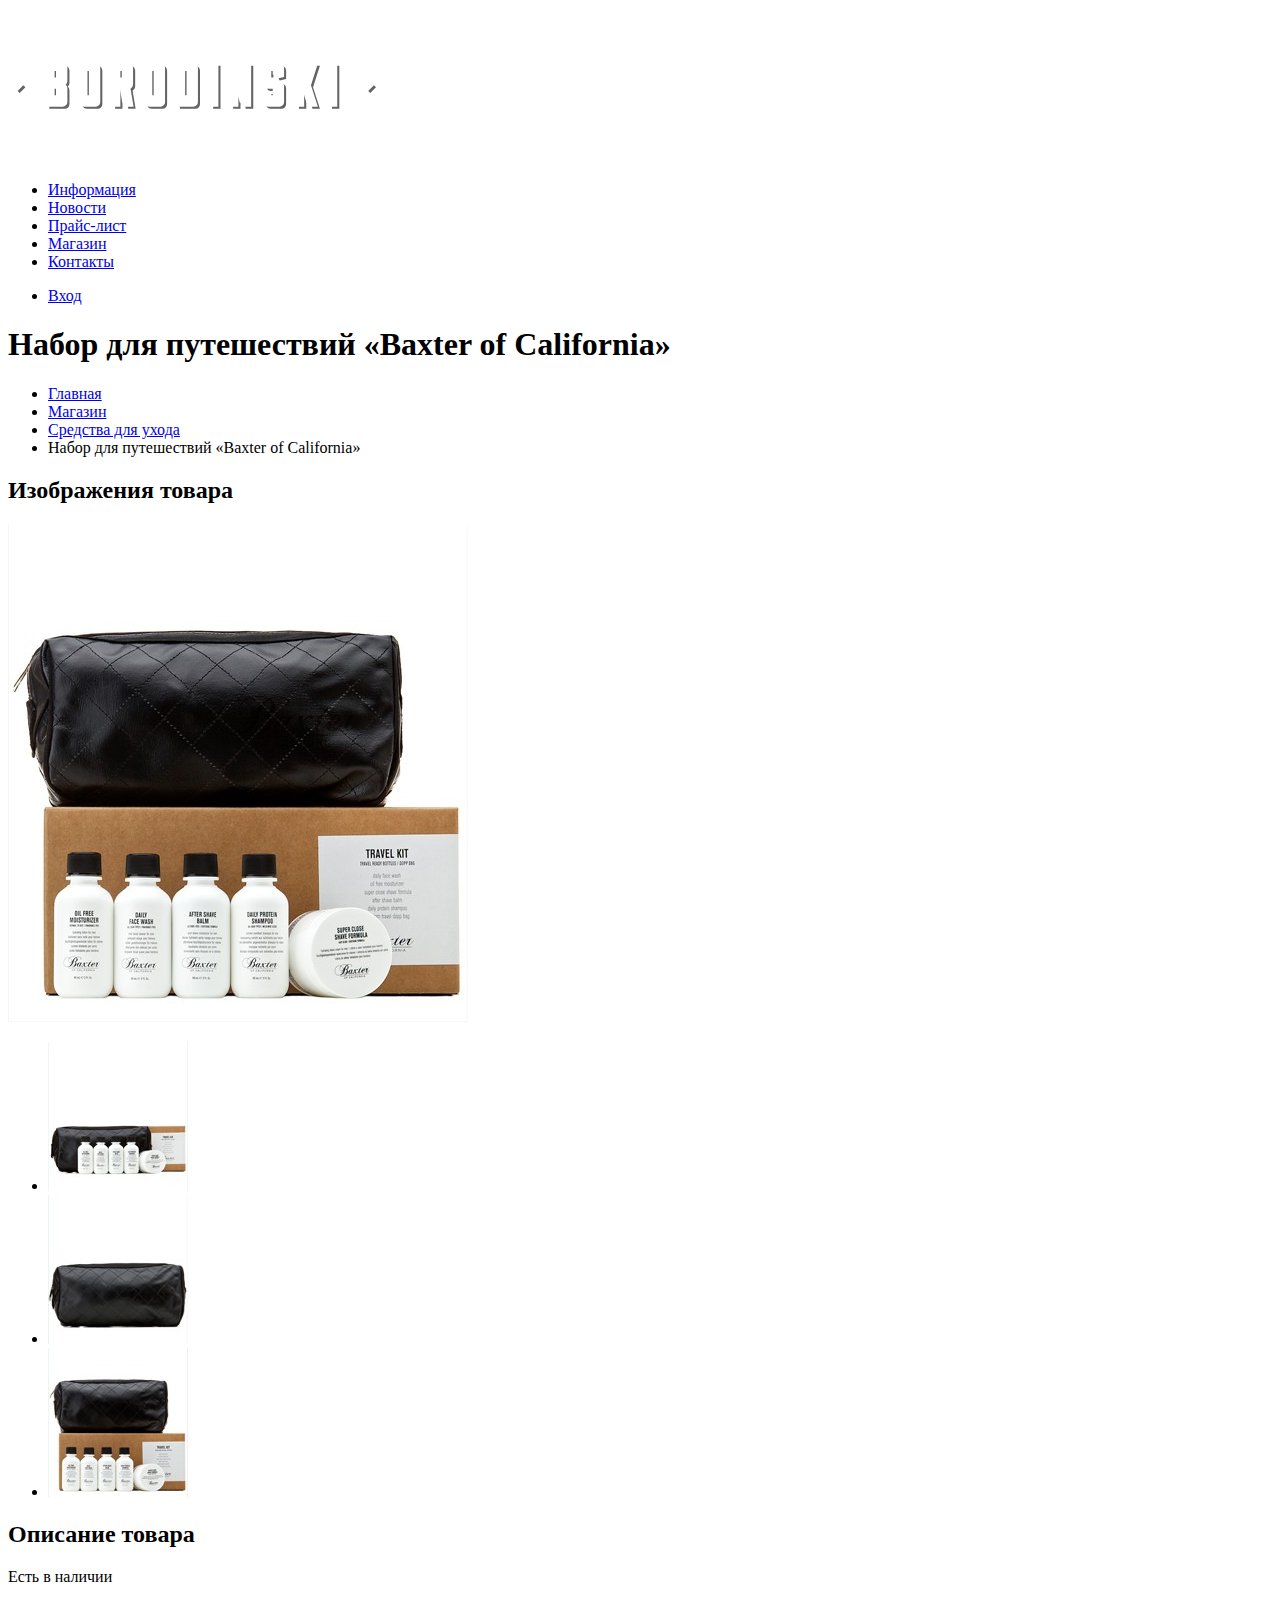
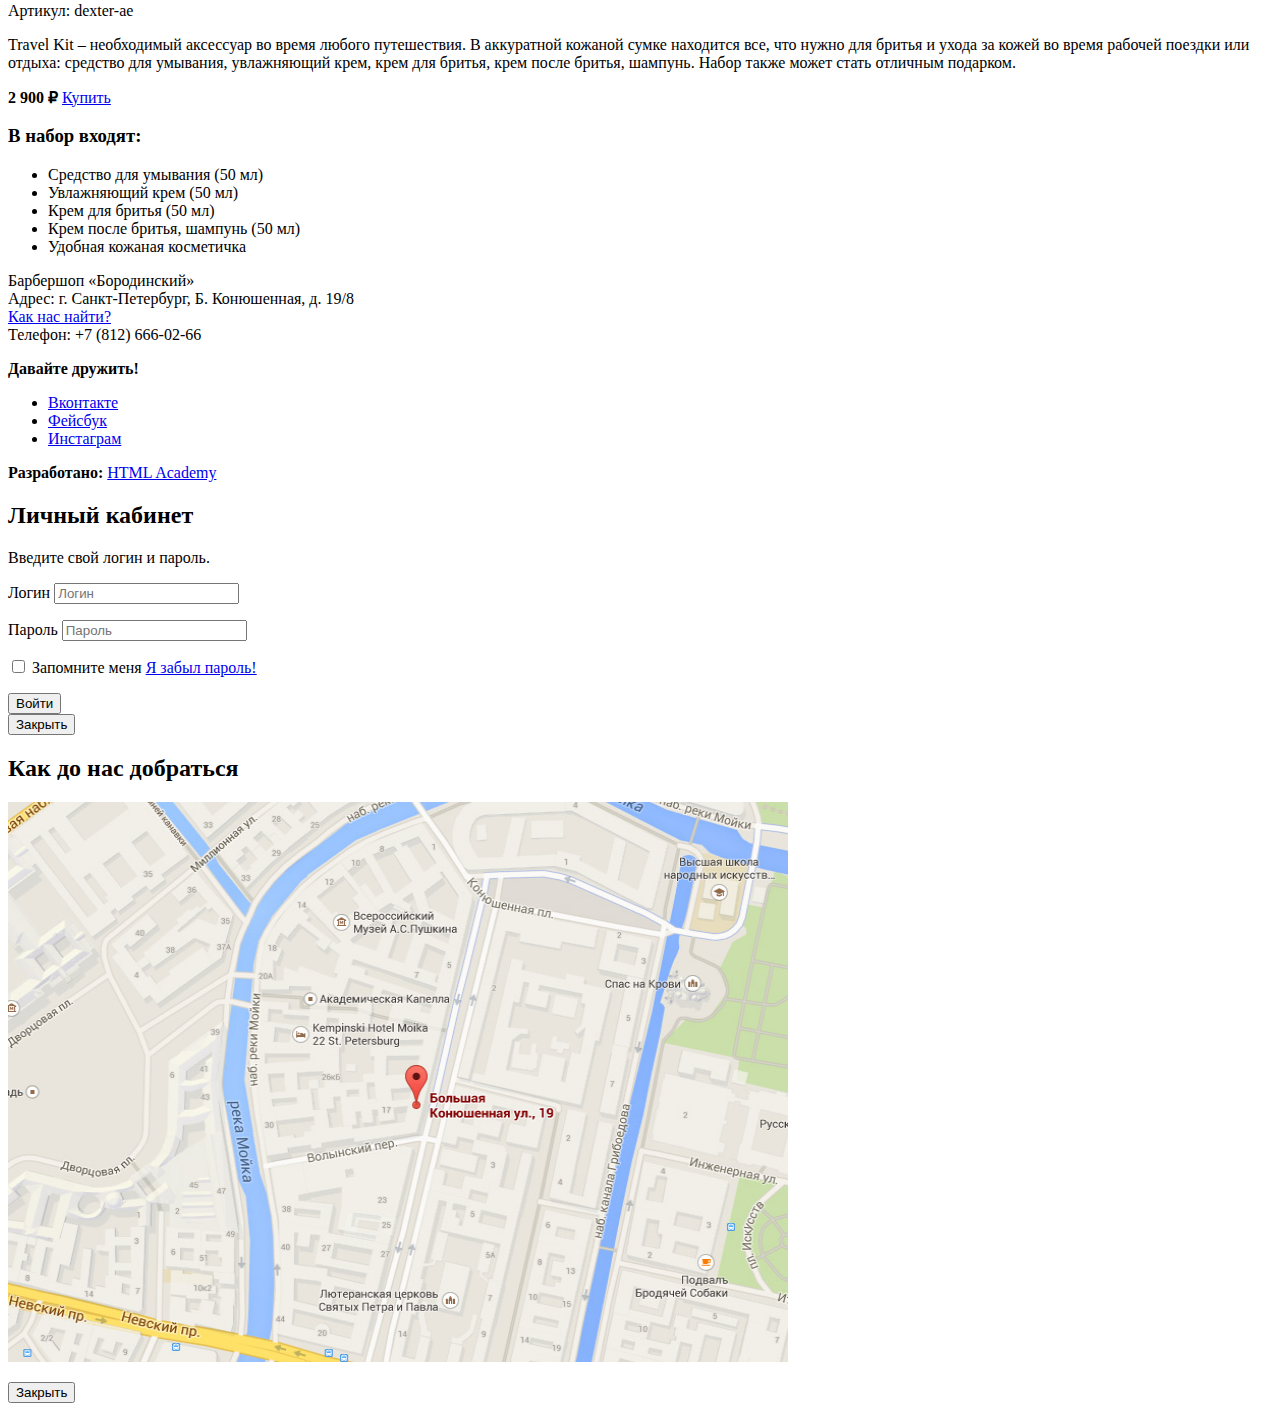
==== catalog-item.html @ bc34dd8f "catalog-item.html: изменена разметка общих блоков - шапка и подвал сайта" ====
<!DOCTYPE html>
<html lang="ru">
  <head>
    <meta charset="utf-8">
    <title>HTML Academy: Барбершоп</title>
  </head>

  <body>
    <header class="main-header">
      <nav class="main-navigation">
        <a class="main-header-logo">
          <img src="img/index-logo.svg" width="368" height="153" alt="Логотип барбершопа «Бородинский»">
        </a>
        <ul class="site-navigation">
          <li><a href="info.html">Информация</a></li>
          <li><a href="news.html">Новости</a></li>
          <li><a href="price.html">Прайс-лист</a></li>
          <li><a href="catalog.html">Магазин</a></li>
          <li><a href="contacts.html">Контакты</a></li>
        </ul>
        <ul class="user-navigation">
          <li><a class="login-link" href="login.html">Вход</a></li>
        </ul>
      </nav>
    </header>

    <main class="container">
      <h1 class="page-title">Набор для путешествий «Baxter of California»</h1>

      <ul class="breadcrumbs">
        <li><a href="index.html">Главная</a></li>
        <li><a href="#">Магазин</a></li>
        <li><a href="#">Средства для ухода</a></li>
        <li class="breadcrumbs-current">Набор для путешествий «Baxter of California»</li>
      </ul>

      <section class="product-photos">
        <h2 class="visually-hidden">Изображения товара</h2>
        <p class="product-photo-full">
          <img src="img/product-big.jpg" width="460" height="498" alt="Фото всего набора">
        </p>
        <ul class="product-photo-preview">
          <li><img src="img/product-small-1.jpg" width="140" height="149" alt="Фото в анфас"></li>
          <li><img src="img/product-small-2.jpg" width="140" height="149" alt="Фото в профиль"></li>
          <li><img src="img/product-small-3.jpg" width="140" height="149" alt="Фото отдельной части"></li>
        </ul>
      </section>

      <section class="product-info">
        <h2 class="visually-hidden">Описание товара</h2>
        <p class="product-availability">Есть в наличии</p>
        <p class="product-article">Артикул: dexter-ae</p>
        <p class="product-text">Travel Kit – необходимый аксессуар во время любого путешествия. В аккуратной кожаной сумке находится все, что нужно для бритья и ухода за кожей во время рабочей поездки или отдыха: средство для умывания, увлажняющий крем, крем для бритья, крем после бритья, шампунь. Набор также может стать отличным подарком.</p>
        <p class="product-price">
          <b>2 900 ₽</b>
          <a class="button" href="#">Купить</a>
        </p>
        <h3>В набор входят:</h3>
        <ul>
          <li>Средство для умывания (50 мл)</li>
          <li>Увлажняющий крем (50 мл)</li>
          <li>Крем для бритья (50 мл)</li>
          <li>Крем после бритья, шампунь (50 мл)</li>
          <li>Удобная кожаная косметичка</li>
        </ul>
      </section>
    </main>

    <footer class="main-footer">
      <p class="footer-contacts">
        Барбершоп «Бородинский»<br>
        Адрес: г. Санкт-Петербург, Б. Конюшенная, д. 19/8<br>
        <a href="map.html">Как нас найти?</a><br>
        Телефон: +7 (812) 666-02-66
      </p>
      <div class="footer-social">
        <b>Давайте дружить!</b>
        <ul>
          <li><a class="social-button" href="#">Вконтакте</a></li>
          <li><a class="social-button" href="#">Фейсбук</a></li>
          <li><a class="social-button" href="#">Инстаграм</a></li>
        </ul>
      </div>
      <p class="footer-copyright">
        <b>Разработано:</b> <a class="button" href="https://htmlacademy.ru">HTML Academy</a>
      </p>
    </footer>

    <section class="modal modal-login">
      <h2>Личный кабинет</h2>
      <p>Введите свой логин и пароль.</p>
      <form class="login-form" action="https://echo.htmlacademy.ru" method="post">
        <p>
          <label class="visually-hidden" for="user-login">Логин</label>
          <input class="login-icon-user" id="user-login" type="text" name="login" placeholder="Логин">
        </p>
        <p>
          <label class="visually-hidden" for="user-password">Пароль</label>
          <input class="login-icon-password" id="user-password" type="password" name="password" placeholder="Пароль">
        </p>
        <p class="login-password-info">
          <label class="login-checkbox">
            <input type="checkbox" name="remember">
            Запомните меня
          </label>
          <a class="restore" href="#">Я забыл пароль!</a>
        </p>
        <button class="button" type="submit">Войти</button>
      </form>
      <button class="modal-close" type="button">Закрыть</button>
    </section>

    <section class="modal modal-map">
      <h2 class="visually-hidden">Как до нас добраться</h2>
      <p>
        <img src="img/map.jpg" width="780" height="560" alt="Офис компании находится по адресу: город Санкт-Петербург, улица Большая Конюшенная, дом 19 дробь 8">
      </p>
      <button class="modal-close" type="button">Закрыть</button>
    </section>

  </body>
</html>
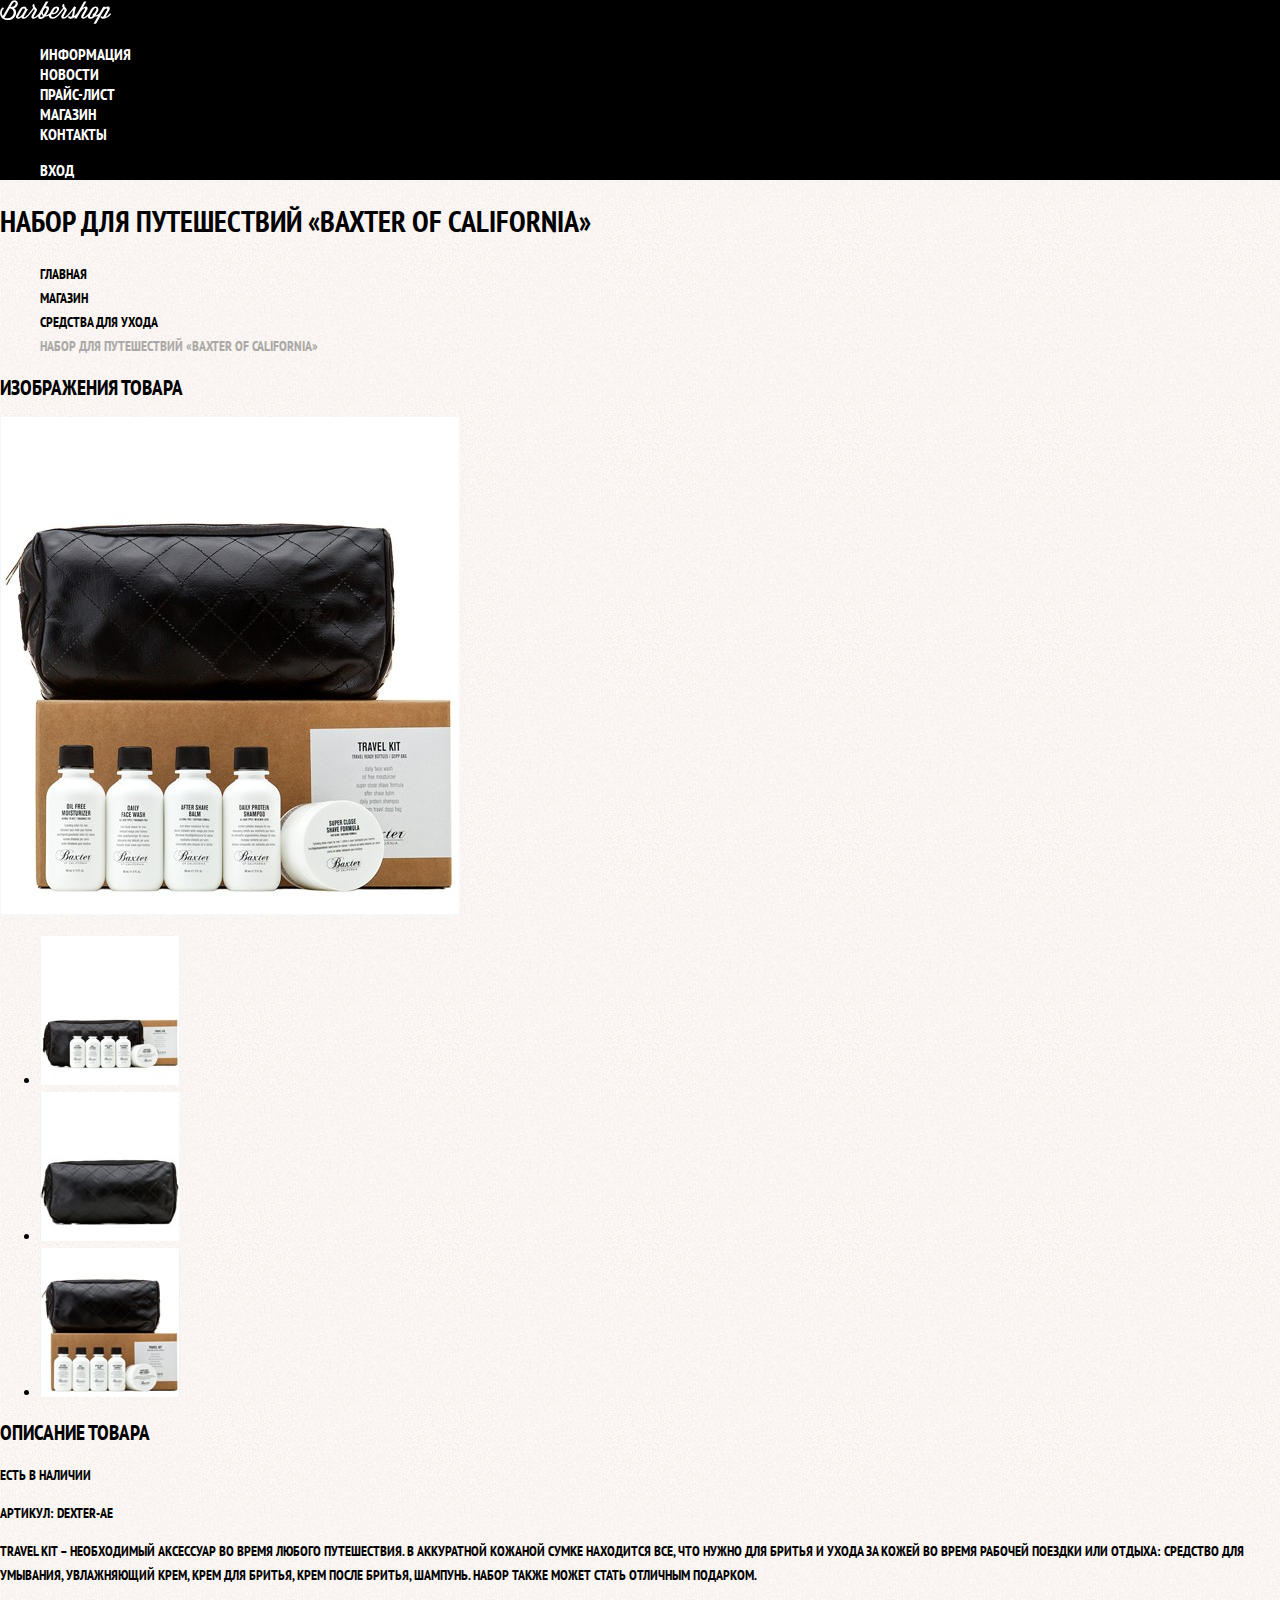
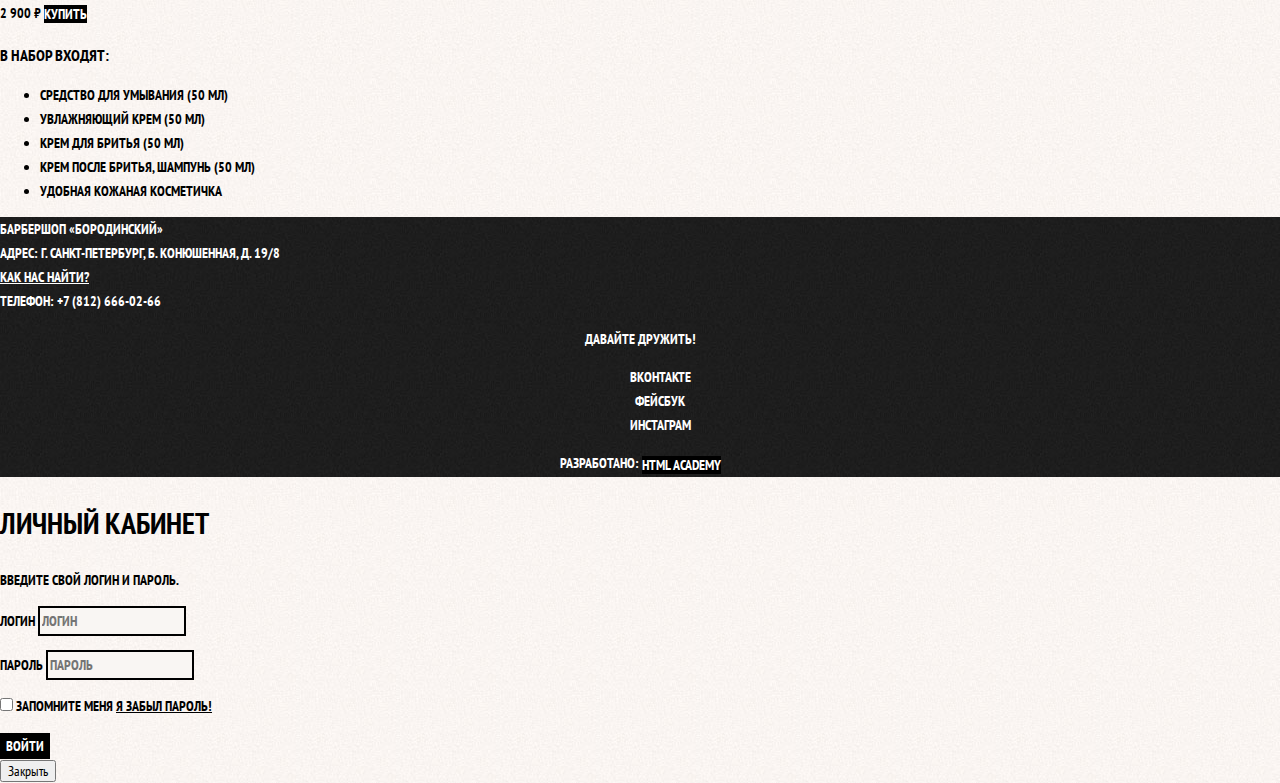
==== commit 7bee5c05: "catalog-item.html: разметка страницы с учетом доступности" ====
--- a/catalog-item.html
+++ b/catalog-item.html
@@ -1,21 +1,24 @@
 <!DOCTYPE html>
 <html lang="ru">
   <head>
-    <meta charset="utf-8">
-    <title>HTML Academy: Барбершоп</title>
+    <meta charset="UTF-8">
+    <title>Барбершоп «Бородинский»</title>
+    <link href="https://fonts.googleapis.com/css?family=PT+Sans+Narrow:400,700&amp;subset=latin,cyrillic" rel="stylesheet">
+    <link href="css/normalize.css" rel="stylesheet">
+    <link href="css/style.css" rel="stylesheet">
   </head>
 
-  <body>
+  <body class="inner-page">
     <header class="main-header">
       <nav class="main-navigation">
-        <a class="main-header-logo">
-          <img src="img/index-logo.svg" width="368" height="153" alt="Логотип барбершопа «Бородинский»">
+        <a class="main-header-logo" href="index.html">
+          <img src="img/logo.svg" width="111" height="24" alt="Логотип барбершопа «Бородинский»">
         </a>
         <ul class="site-navigation">
           <li><a href="info.html">Информация</a></li>
           <li><a href="news.html">Новости</a></li>
           <li><a href="price.html">Прайс-лист</a></li>
-          <li><a href="catalog.html">Магазин</a></li>
+          <li class="site-navigation-current"><a href="catalog.html">Магазин</a></li>
           <li><a href="contacts.html">Контакты</a></li>
         </ul>
         <ul class="user-navigation">
@@ -26,7 +29,6 @@
 
     <main class="container">
       <h1 class="page-title">Набор для путешествий «Baxter of California»</h1>
-
       <ul class="breadcrumbs">
         <li><a href="index.html">Главная</a></li>
         <li><a href="#">Магазин</a></li>
@@ -40,16 +42,24 @@
           <img src="img/product-big.jpg" width="460" height="498" alt="Фото всего набора">
         </p>
         <ul class="product-photo-preview">
-          <li><img src="img/product-small-1.jpg" width="140" height="149" alt="Фото в анфас"></li>
-          <li><img src="img/product-small-2.jpg" width="140" height="149" alt="Фото в профиль"></li>
-          <li><img src="img/product-small-3.jpg" width="140" height="149" alt="Фото отдельной части"></li>
+          <li>
+            <img src="img/product-small-1.jpg" width="140" height="149" alt="Фото в анфас">
+          </li>
+          <li>
+            <img src="img/product-small-2.jpg" width="140" height="149" alt="Фото в профиль">
+          </li>
+          <li>
+            <img src="img/product-small-3.jpg" width="140" height="149" alt="Фото отдельной части">
+          </li>
         </ul>
       </section>
 
       <section class="product-info">
         <h2 class="visually-hidden">Описание товара</h2>
-        <p class="product-availability">Есть в наличии</p>
-        <p class="product-article">Артикул: dexter-ae</p>
+        <div class="product-description">
+          <p class="product-availability">Есть в наличии</p>
+          <p class="product-article">Артикул: dexter-ae</p>
+        </div>
         <p class="product-text">Travel Kit – необходимый аксессуар во время любого путешествия. В аккуратной кожаной сумке находится все, что нужно для бритья и ухода за кожей во время рабочей поездки или отдыха: средство для умывания, увлажняющий крем, крем для бритья, крем после бритья, шампунь. Набор также может стать отличным подарком.</p>
         <p class="product-price">
           <b>2 900 ₽</b>
@@ -100,7 +110,8 @@
         </p>
         <p class="login-password-info">
           <label class="login-checkbox">
-            <input type="checkbox" name="remember">
+            <input type="checkbox" name="remember" class="visually-hidden">
+            <span class="checkbox-indicator"></span>
             Запомните меня
           </label>
           <a class="restore" href="#">Я забыл пароль!</a>
@@ -109,14 +120,5 @@
       </form>
       <button class="modal-close" type="button">Закрыть</button>
     </section>
-
-    <section class="modal modal-map">
-      <h2 class="visually-hidden">Как до нас добраться</h2>
-      <p>
-        <img src="img/map.jpg" width="780" height="560" alt="Офис компании находится по адресу: город Санкт-Петербург, улица Большая Конюшенная, дом 19 дробь 8">
-      </p>
-      <button class="modal-close" type="button">Закрыть</button>
-    </section>
-
   </body>
 </html>
--- a/css/style.css
+++ b/css/style.css
@@ -0,0 +1,324 @@
+body {
+  margin: 0;
+  padding: 0;
+
+  font-family: "PT Sans Narrow", Arial, sans-serif;
+  font-size: 14px;
+  line-height: 24px;
+  font-weight: 700;
+  color: #ffffff;
+  text-transform: uppercase;
+
+  background-color: #000000;
+  background-image: url("../img/bg.jpg");
+  background-position: top center;
+  background-repeat: no-repeat;
+}
+
+.inner-page {
+  color: #000000;
+
+  background-color: #f9f6f3;
+  background-image: url("../img/pattern-light.jpg");
+  background-position: 0 0;
+  background-repeat: repeat;
+}
+
+a {
+  text-decoration: none;
+}
+
+.button {
+  font: inherit;
+
+  text-align: center;
+  color: #ffffff;
+  vertical-align: middle;
+  text-transform: uppercase;
+
+  background-color: #000000;
+  border: none;
+}
+
+.button:hover,
+.button:focus,
+.button:active {
+  background-color: #663d15;
+}
+
+.main-navigation {
+  font-size: 16px;
+  line-height: 20px;
+  color: #ffffff;
+
+  background-color: #000000;
+}
+
+.site-navigation,
+.user-navigation {
+  list-style: none;
+}
+
+.site-navigation a,
+.user-navigation a {
+  color: #ffffff;
+}
+
+.site-navigation a:hover,
+.site-navigation a:focus,
+.user-navigation a:hover,
+.user-navigation a:focus {
+  background-color: #242424;
+}
+
+.features-list {
+  list-style: none;
+}
+
+.feature-item {
+  text-align: center;
+}
+
+.feature-item h3 {
+  font-size: 30px;
+  line-height: 42px;
+}
+
+.index-columns {
+  color: #000000;
+
+  background-color: #f8f5f2;
+  background-image: url("../img/pattern-light.jpg");
+  background-position: 0 0;
+  background-repeat: repeat;
+}
+
+.index-columns h2 {
+  font-size: 30px;
+  line-height: 42px;
+}
+
+.news-list {
+  list-style: none;
+}
+
+.news-item time {
+  text-transform: none;
+}
+
+.gallery-content {
+  background-color: #cccccc;
+  border: 7px solid #ffffff;
+}
+
+.appointment-item input {
+  font: inherit;
+
+  background-color: transparent;
+  border: 2px solid #000000;
+}
+
+.appointment-item input:focus {
+  border-color: #663d15;
+}
+
+.page-title {
+  font-size: 30px;
+  line-height: 42px;
+}
+
+.breadcrumbs {
+  list-style: none;
+}
+
+.breadcrumbs a {
+  color: #000000;
+}
+
+.breadcrumbs a:hover,
+.breadcrumbs a:focus {
+  text-decoration: underline;
+}
+
+.breadcrumbs-current {
+  color: #aba9a7;
+}
+
+.filter fieldset {
+  border: none;
+}
+
+.filter legend {
+  font-size: 24px;
+  line-height: 30px;
+}
+
+.filter ul {
+  list-style: none;
+  line-height: 18px;
+}
+
+.filter-input:hover + label,
+.filter-input:focus + label {
+  color: #663d15;
+}
+
+.filter-input:disabled + label {
+  color: #000000;
+
+  opacity: 0.5;
+}
+
+.catalog-list {
+  list-style: none;
+}
+
+.catalog-item {
+  background-color: #f8f8f8;
+  box-shadow: 0 0 10px rgba(0, 0, 0, 0.1);
+}
+
+.catalog-item:hover {
+  box-shadow: 0 0 10px rgba(0, 0, 0, 0.2);
+}
+
+.catalog-item a {
+  color: #000000;
+}
+
+.catalog-item h3 {
+  font-size: 14px;
+  line-height: 18px;
+}
+
+.catalog-category {
+  text-transform: none;
+}
+
+.catalog-item-price b {
+  font-size: 14px;
+  line-height: 20px;
+  text-align: center;
+
+  background-color: #e5e5e5;
+}
+
+.catalog-item-price .button {
+  line-height: 20px;
+  color: #ffffff;
+}
+
+.pagination-list {
+  list-style: none;
+}
+
+.pagination-item a {
+  color: #ffffff;
+
+  background-color: #000000;
+}
+
+.pagination-item a:hover,
+.pagination-item a:focus,
+.pagination-item a:active {
+  background-color: #663d15;
+}
+
+.pagination-item-current a {
+  color: #000000;
+
+  background-color: #ffffff;
+}
+
+.pagination-item-current a:hover,
+.pagination-item-current a:focus,
+.pagination-item-current a:active {
+  color: #000000;
+
+  background-color: #ffffff;
+}
+
+.main-footer {
+  color: #ffffff;
+
+  background-color: #212121;
+  background-image: url("../img/pattern-dark.jpg");
+  background-position: 0 0;
+  background-repeat: repeat;
+}
+
+.footer-contacts a {
+  color: #ffffff;
+  text-decoration: underline;
+}
+
+.footer-contacts a:hover,
+.footer-contacts a:focus {
+  text-decoration: none;
+}
+
+.footer-social {
+  text-align: center;
+}
+
+.footer-social ul {
+  list-style: none;
+}
+
+.social-button {
+  color: #ffffff;
+}
+
+.footer-copyright {
+  text-align: center;
+}
+
+.footer-copyright .button:hover,
+.footer-copyright .button:focus {
+  color: #000000;
+
+  background-color: #ffffff;
+}
+
+.modal {
+  color: #000000;
+
+  background-color: #f8f3f0;
+  background-image: url("../img/pattern-light.jpg");
+  background-position: 0 0;
+  background-repeat: repeat;
+}
+
+.modal h2 {
+  font-size: 30px;
+  line-height: 42px;
+}
+
+.login-form input[type="text"],
+.login-form input[type="password"] {
+  font: inherit;
+  color: #000000;
+  text-transform: uppercase;
+
+  background-color: #f9f6f3;
+  border: 2px solid #000000;
+}
+
+.login-form input:focus {
+  border-color: #663d15;
+}
+
+.login-checkbox:hover,
+.login-checkbox:focus {
+  color: #663d15;
+}
+
+.restore {
+  color: #000000;
+  text-decoration: underline;
+}
+
+.restore:hover,
+.restore:focus {
+  text-decoration: none;
+}
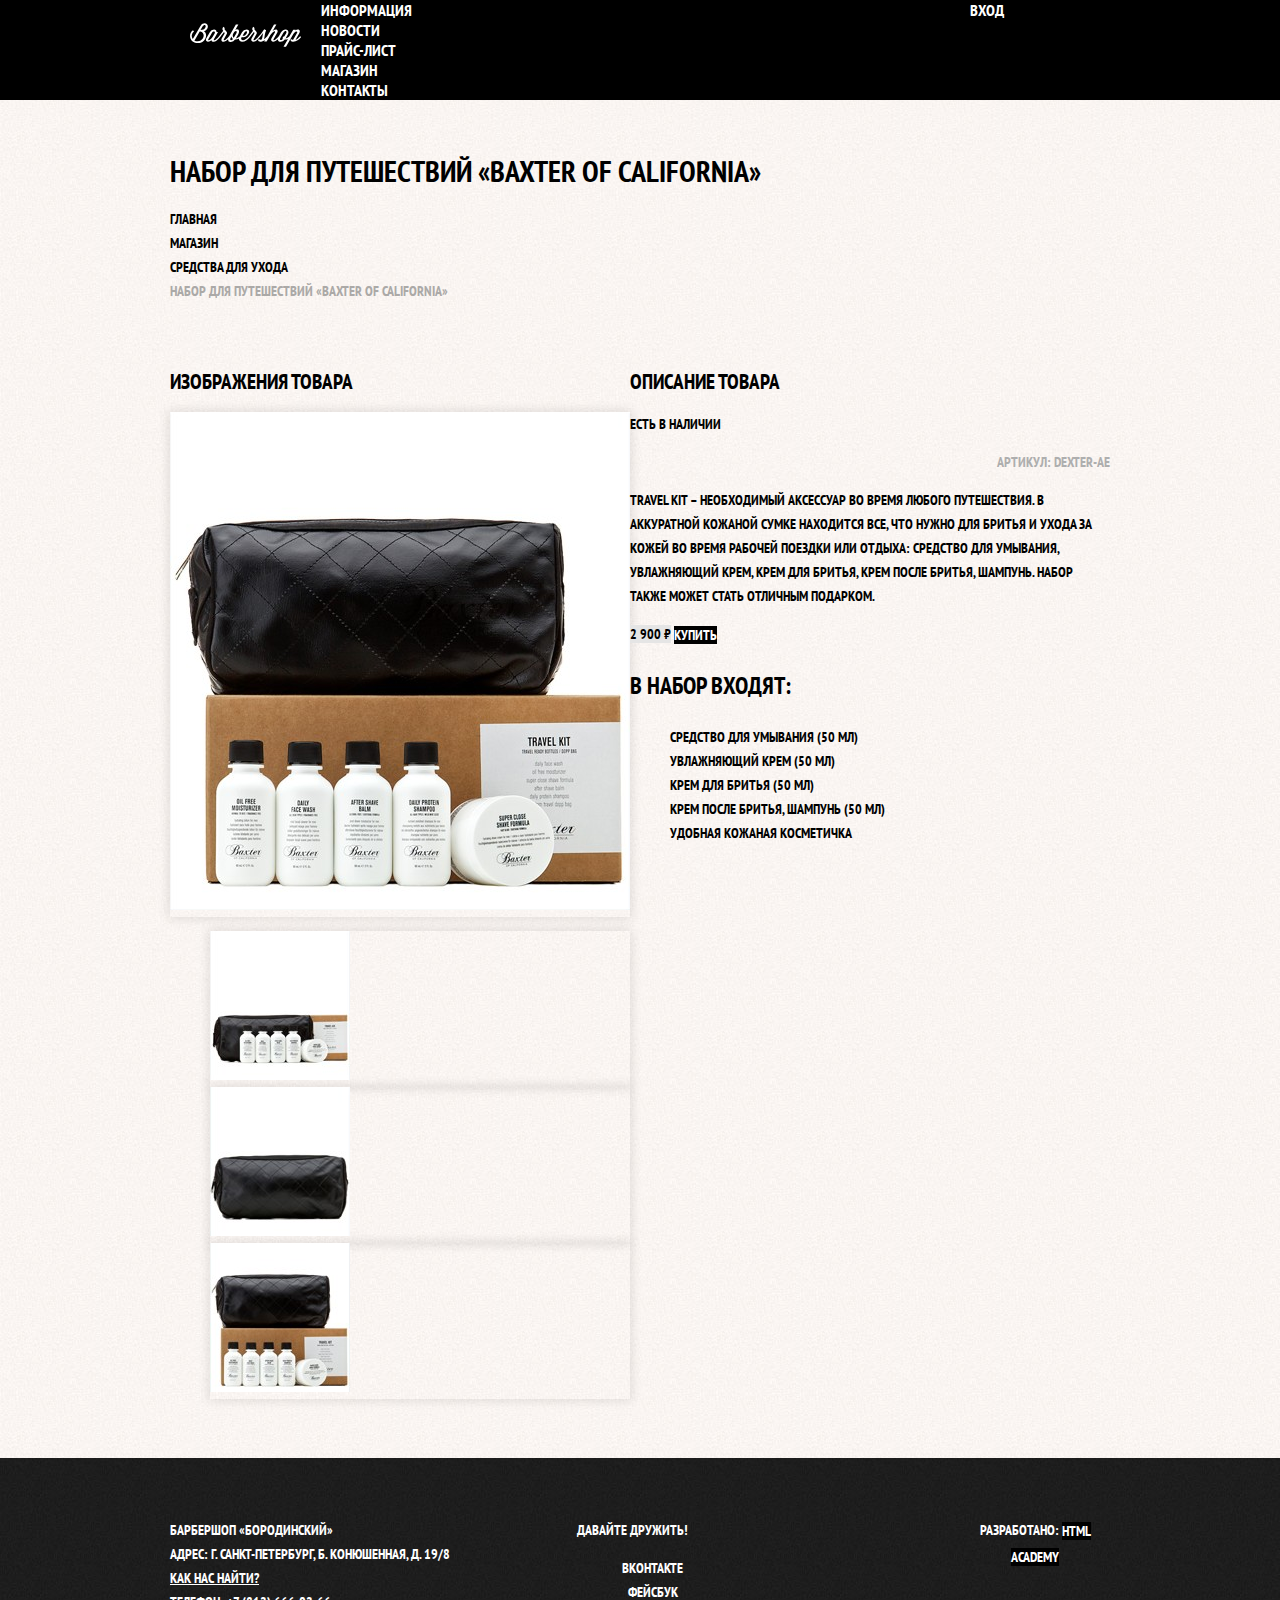
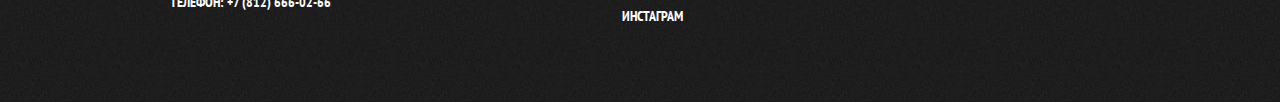
==== commit e3ce3d8f: "catalog-item.html: сделана сетка карточки товара" ====
--- a/catalog-item.html
+++ b/catalog-item.html
@@ -10,7 +10,7 @@
 
   <body class="inner-page">
     <header class="main-header">
-      <nav class="main-navigation">
+      <nav class="main-navigation container">
         <a class="main-header-logo" href="index.html">
           <img src="img/logo.svg" width="111" height="24" alt="Логотип барбершопа «Бородинский»">
         </a>
@@ -36,89 +36,70 @@
         <li class="breadcrumbs-current">Набор для путешествий «Baxter of California»</li>
       </ul>
 
-      <section class="product-photos">
-        <h2 class="visually-hidden">Изображения товара</h2>
-        <p class="product-photo-full">
-          <img src="img/product-big.jpg" width="460" height="498" alt="Фото всего набора">
-        </p>
-        <ul class="product-photo-preview">
-          <li>
-            <img src="img/product-small-1.jpg" width="140" height="149" alt="Фото в анфас">
-          </li>
-          <li>
-            <img src="img/product-small-2.jpg" width="140" height="149" alt="Фото в профиль">
-          </li>
-          <li>
-            <img src="img/product-small-3.jpg" width="140" height="149" alt="Фото отдельной части">
-          </li>
-        </ul>
-      </section>
+      <div class="catalog-columns">
+        <section class="product-photos">
+          <h2 class="visually-hidden">Изображения товара</h2>
+          <p class="product-photo-full">
+            <img src="img/product-big.jpg" width="460" height="498" alt="Фото всего набора">
+          </p>
+          <ul class="product-photo-preview">
+            <li>
+              <img src="img/product-small-1.jpg" width="140" height="149" alt="Фото в анфас">
+            </li>
+            <li>
+              <img src="img/product-small-2.jpg" width="140" height="149" alt="Фото в профиль">
+            </li>
+            <li>
+              <img src="img/product-small-3.jpg" width="140" height="149" alt="Фото отдельной части">
+            </li>
+          </ul>
+        </section>
 
-      <section class="product-info">
-        <h2 class="visually-hidden">Описание товара</h2>
-        <div class="product-description">
-          <p class="product-availability">Есть в наличии</p>
-          <p class="product-article">Артикул: dexter-ae</p>
-        </div>
-        <p class="product-text">Travel Kit – необходимый аксессуар во время любого путешествия. В аккуратной кожаной сумке находится все, что нужно для бритья и ухода за кожей во время рабочей поездки или отдыха: средство для умывания, увлажняющий крем, крем для бритья, крем после бритья, шампунь. Набор также может стать отличным подарком.</p>
-        <p class="product-price">
-          <b>2 900 ₽</b>
-          <a class="button" href="#">Купить</a>
-        </p>
-        <h3>В набор входят:</h3>
-        <ul>
-          <li>Средство для умывания (50 мл)</li>
-          <li>Увлажняющий крем (50 мл)</li>
-          <li>Крем для бритья (50 мл)</li>
-          <li>Крем после бритья, шампунь (50 мл)</li>
-          <li>Удобная кожаная косметичка</li>
-        </ul>
-      </section>
+        <section class="product-info">
+          <h2 class="visually-hidden">Описание товара</h2>
+          <div class="product-description">
+            <p class="product-availability">Есть в наличии</p>
+            <p class="product-article">Артикул: dexter-ae</p>
+          </div>
+          <p class="product-text">Travel Kit – необходимый аксессуар во время любого путешествия. В аккуратной кожаной сумке находится все, что нужно для бритья и ухода за кожей во время рабочей поездки или отдыха: средство для умывания, увлажняющий крем, крем для бритья, крем после бритья, шампунь. Набор также может стать отличным подарком.</p>
+          <p class="product-price">
+            <b>2 900 ₽</b>
+            <a class="button" href="#">Купить</a>
+          </p>
+          <h3>В набор входят:</h3>
+          <ul>
+            <li>Средство для умывания (50 мл)</li>
+            <li>Увлажняющий крем (50 мл)</li>
+            <li>Крем для бритья (50 мл)</li>
+            <li>Крем после бритья, шампунь (50 мл)</li>
+            <li>Удобная кожаная косметичка</li>
+          </ul>
+        </section>
+      </div>
     </main>
 
     <footer class="main-footer">
-      <p class="footer-contacts">
-        Барбершоп «Бородинский»<br>
-        Адрес: г. Санкт-Петербург, Б. Конюшенная, д. 19/8<br>
-        <a href="map.html">Как нас найти?</a><br>
-        Телефон: +7 (812) 666-02-66
-      </p>
-      <div class="footer-social">
-        <b>Давайте дружить!</b>
-        <ul>
-          <li><a class="social-button" href="#">Вконтакте</a></li>
-          <li><a class="social-button" href="#">Фейсбук</a></li>
-          <li><a class="social-button" href="#">Инстаграм</a></li>
-        </ul>
+      <div class="container">
+        <p class="footer-contacts">
+          Барбершоп «Бородинский»<br>
+          Адрес: г. Санкт-Петербург, Б. Конюшенная, д. 19/8<br>
+          <a href="map.html">Как нас найти?</a><br>
+          Телефон: +7 (812) 666-02-66
+        </p>
+
+        <div class="footer-social">
+          <b>Давайте дружить!</b>
+          <ul>
+            <li><a class="social-button" href="#">Вконтакте</a></li>
+            <li><a class="social-button" href="#">Фейсбук</a></li>
+            <li><a class="social-button" href="#">Инстаграм</a></li>
+          </ul>
+        </div>
+
+        <p class="footer-copyright">
+          <b>Разработано:</b> <a class="button" href="https://htmlacademy.ru">HTML Academy</a>
+        </p>
       </div>
-      <p class="footer-copyright">
-        <b>Разработано:</b> <a class="button" href="https://htmlacademy.ru">HTML Academy</a>
-      </p>
     </footer>
-
-    <section class="modal modal-login">
-      <h2>Личный кабинет</h2>
-      <p>Введите свой логин и пароль.</p>
-      <form class="login-form" action="https://echo.htmlacademy.ru" method="post">
-        <p>
-          <label class="visually-hidden" for="user-login">Логин</label>
-          <input class="login-icon-user" id="user-login" type="text" name="login" placeholder="Логин">
-        </p>
-        <p>
-          <label class="visually-hidden" for="user-password">Пароль</label>
-          <input class="login-icon-password" id="user-password" type="password" name="password" placeholder="Пароль">
-        </p>
-        <p class="login-password-info">
-          <label class="login-checkbox">
-            <input type="checkbox" name="remember" class="visually-hidden">
-            <span class="checkbox-indicator"></span>
-            Запомните меня
-          </label>
-          <a class="restore" href="#">Я забыл пароль!</a>
-        </p>
-        <button class="button" type="submit">Войти</button>
-      </form>
-      <button class="modal-close" type="button">Закрыть</button>
-    </section>
   </body>
 </html>
--- a/css/style.css
+++ b/css/style.css
@@ -24,6 +24,16 @@
   background-repeat: repeat;
 }
 
+.main-header {
+  margin-bottom: 75px;
+}
+
+.inner-page .main-header {
+  margin-bottom: 50px;
+
+  background-color: #000000;
+}
+
 a {
   text-decoration: none;
 }
@@ -47,16 +57,67 @@
 }
 
 .main-navigation {
+  display: flex;
+  flex-direction: column;
+  align-items: center;
+
   font-size: 16px;
   line-height: 20px;
   color: #ffffff;
 
+  background-color: transparent;
+}
+
+.inner-page .main-navigation {
+  display: flex;
+  align-items: flex-start;
+  flex-direction: row;
+}
+
+.main-header-logo {
+  order: 2;
+  width: 368px;
+  height: 153px;
+}
+
+.inner-page .main-header-logo {
+  order: 0;
+
+  width: 111px;
+  height: 24px;
+  padding: 23px 20px;
+}
+
+.main-navigation-wrapper {
+  width: 100%;
+  margin-bottom: 60px;
+
   background-color: #000000;
 }
+
+.main-navigation-wrapper .container {
+  display: flex;
+  justify-content: space-between;
+}
+
 
 .site-navigation,
 .user-navigation {
   list-style: none;
+  margin: 0;
+  padding: 0;
+}
+
+.site-navigation {
+  width: 620px;
+}
+
+.user-navigation {
+  width: 140px;
+}
+
+.inner-page .user-navigation {
+  margin-left: auto;
 }
 
 .site-navigation a,
@@ -71,11 +132,27 @@
   background-color: #242424;
 }
 
+.container {
+  width: 940px;
+  margin: 0 auto;
+  padding: 0 10px;
+}
+
+.features {
+  margin-bottom: 80px;
+}
+
 .features-list {
+  display: flex;
+  justify-content: space-between;
+  margin: 0;
+  padding: 0;
+
   list-style: none;
 }
 
 .feature-item {
+  width: 300px;
   text-align: center;
 }
 
@@ -85,6 +162,11 @@
 }
 
 .index-columns {
+  display: flex;
+  justify-content: space-between;
+  padding: 50px 80px;
+  margin-bottom: 35px;
+
   color: #000000;
 
   background-color: #f8f5f2;
@@ -98,12 +180,20 @@
   line-height: 42px;
 }
 
+.news {
+  width: 380px;
+}
+
 .news-list {
   list-style: none;
 }
 
 .news-item time {
   text-transform: none;
+}
+
+.gallery {
+  width: 300px;
 }
 
 .gallery-content {
@@ -111,6 +201,14 @@
   border: 7px solid #ffffff;
 }
 
+.contacts {
+  width: 380px;
+}
+
+.appointment {
+  width: 300px;
+}
+
 .appointment-item input {
   font: inherit;
 
@@ -123,11 +221,19 @@
 }
 
 .page-title {
+  margin: 0;
+  margin-bottom: 15px;
+  padding: 0;
+
   font-size: 30px;
   line-height: 42px;
 }
 
 .breadcrumbs {
+  padding: 0;
+  margin: 0;
+  margin-bottom: 50px;
+
   list-style: none;
 }
 
@@ -144,6 +250,15 @@
   color: #aba9a7;
 }
 
+.catalog-columns {
+  display: flex;
+  justify-content: space-between;
+}
+
+.filters {
+  width: 180px;
+}
+
 .filter fieldset {
   border: none;
 }
@@ -169,13 +284,31 @@
   opacity: 0.5;
 }
 
+.catalog {
+  width: 700px;
+}
+
 .catalog-list {
+  display: flex;
+  flex-wrap: wrap;
+  padding: 0;
+  margin: 0;
+  margin-bottom: 25px;
+
   list-style: none;
 }
 
 .catalog-item {
+  width: 220px;
+  margin-bottom: 20px;
+  margin-right: 20px;
+
   background-color: #f8f8f8;
   box-shadow: 0 0 10px rgba(0, 0, 0, 0.1);
+}
+
+.catalog-item:nth-child(3n) {
+  margin-right: 0;
 }
 
 .catalog-item:hover {
@@ -209,6 +342,9 @@
 }
 
 .pagination-list {
+  padding: 0;
+  margin: 0;
+
   list-style: none;
 }
 
@@ -238,7 +374,43 @@
   background-color: #ffffff;
 }
 
+.product-photo-preview {
+  list-style: none;
+}
+
+.product-photo-preview li {
+  box-shadow: 0 0 10px 2px rgba(0, 0, 0, 0.1);
+}
+
+.product-photo-full {
+  box-shadow: 0 0 10px 2px rgba(0, 0, 0, 0.1);
+}
+
+.product-article {
+  text-align: right;
+  color: #aeaeae;
+}
+
+.product-price b {
+  line-height: 20px;
+  text-align: center;
+
+  background-color: #e5e5e5;
+}
+
+.product-info h3 {
+  font-size: 24px;
+  line-height: 30px;
+}
+
+.product-info ul {
+  list-style: none;
+}
+
 .main-footer {
+  margin-top: 65px;
+  padding: 60px 0;
+
   color: #ffffff;
 
   background-color: #212121;
@@ -247,6 +419,20 @@
   background-repeat: repeat;
 }
 
+.inner-page .main-footer {
+  margin-top: 45px;
+}
+
+.main-footer .container {
+  display: flex;
+}
+
+.footer-contacts {
+  width: 320px;
+  margin: 0;
+  margin-right: 70px;
+}
+
 .footer-contacts a {
   color: #ffffff;
   text-decoration: underline;
@@ -258,6 +444,8 @@
 }
 
 .footer-social {
+  width: 145px;
+
   text-align: center;
 }
 
@@ -270,6 +458,9 @@
 }
 
 .footer-copyright {
+  width: 150px;
+  margin: 0;
+  margin-left: auto;
   text-align: center;
 }
 
@@ -279,46 +470,3 @@
 
   background-color: #ffffff;
 }
-
-.modal {
-  color: #000000;
-
-  background-color: #f8f3f0;
-  background-image: url("../img/pattern-light.jpg");
-  background-position: 0 0;
-  background-repeat: repeat;
-}
-
-.modal h2 {
-  font-size: 30px;
-  line-height: 42px;
-}
-
-.login-form input[type="text"],
-.login-form input[type="password"] {
-  font: inherit;
-  color: #000000;
-  text-transform: uppercase;
-
-  background-color: #f9f6f3;
-  border: 2px solid #000000;
-}
-
-.login-form input:focus {
-  border-color: #663d15;
-}
-
-.login-checkbox:hover,
-.login-checkbox:focus {
-  color: #663d15;
-}
-
-.restore {
-  color: #000000;
-  text-decoration: underline;
-}
-
-.restore:hover,
-.restore:focus {
-  text-decoration: none;
-}
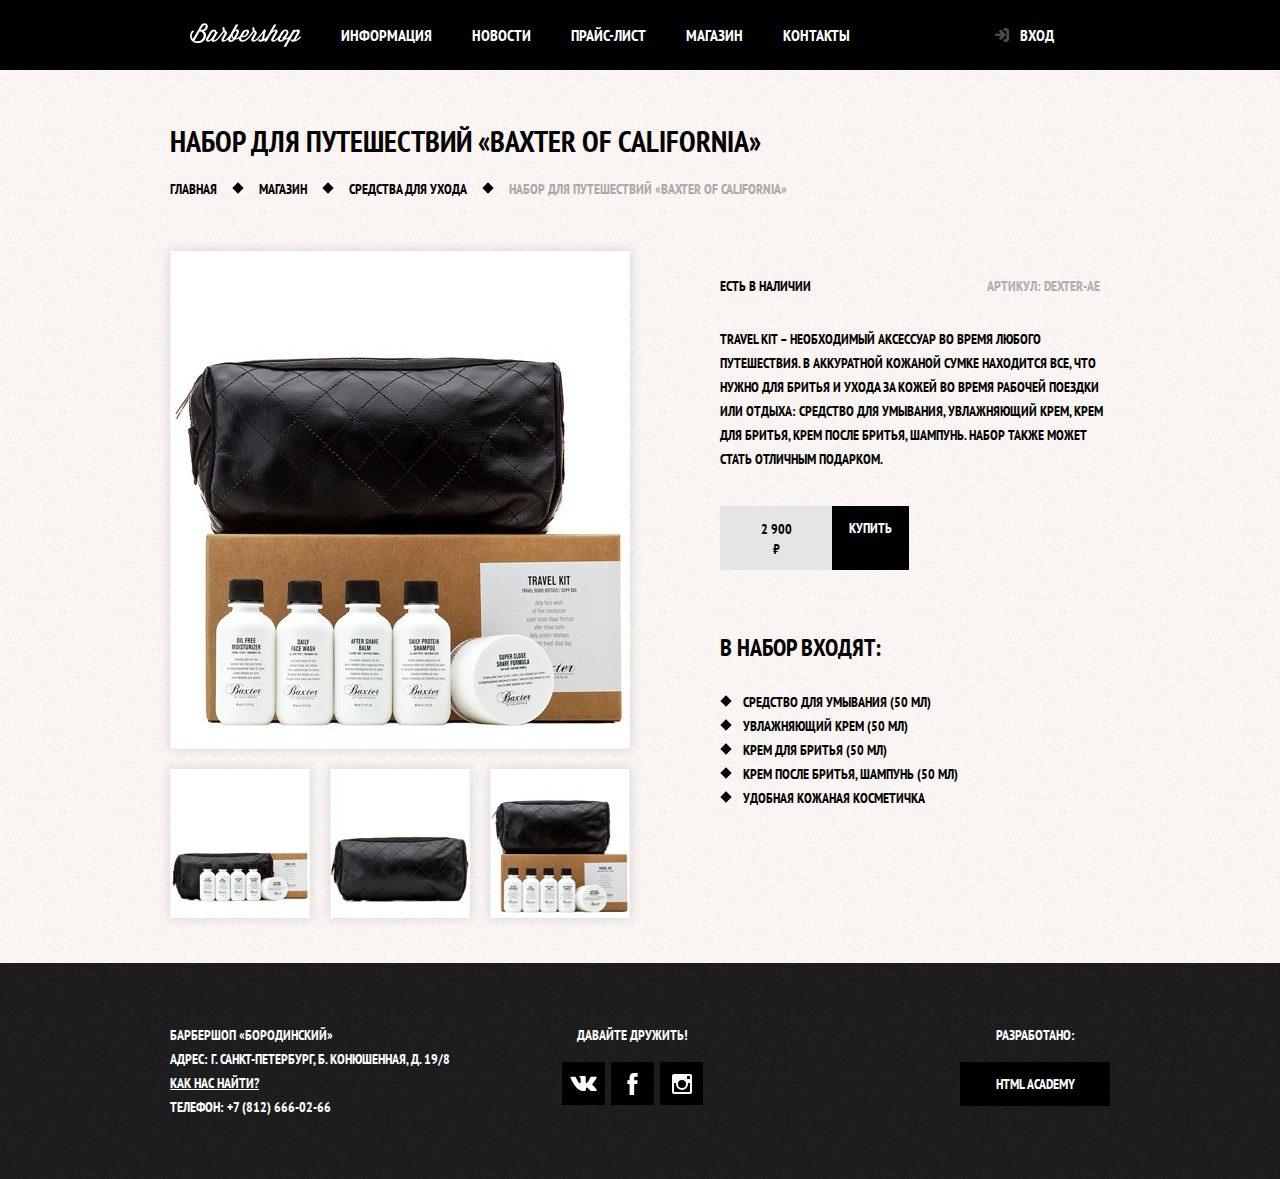
==== commit 28ce6a5a: "catalog-item.html и style.css: завершена стилизация страницы карточки товара" ====
--- a/catalog-item.html
+++ b/catalog-item.html
@@ -81,24 +81,34 @@
     <footer class="main-footer">
       <div class="container">
         <p class="footer-contacts">
-          Барбершоп «Бородинский»<br>
-          Адрес: г. Санкт-Петербург, Б. Конюшенная, д. 19/8<br>
-          <a href="map.html">Как нас найти?</a><br>
-          Телефон: +7 (812) 666-02-66
-        </p>
-
-        <div class="footer-social">
-          <b>Давайте дружить!</b>
-          <ul>
-            <li><a class="social-button" href="#">Вконтакте</a></li>
-            <li><a class="social-button" href="#">Фейсбук</a></li>
-            <li><a class="social-button" href="#">Инстаграм</a></li>
-          </ul>
-        </div>
-
-        <p class="footer-copyright">
-          <b>Разработано:</b> <a class="button" href="https://htmlacademy.ru">HTML Academy</a>
-        </p>
+        Барбершоп «Бородинский»<br>
+        Адрес: г. Санкт-Петербург, Б. Конюшенная, д. 19/8<br>
+        <a href="map.html">Как нас найти?</a><br>
+        Телефон: +7 (812) 666-02-66
+      </p>
+      <div class="footer-social">
+        <b>Давайте дружить!</b>
+        <ul>
+          <li><a class="social-button" href="#"><span class="visually-hidden">Вконтакте</span>
+            <svg xmlns="http://www.w3.org/2000/svg" width="27" height="15" viewBox="0 0 26.14 14.91">
+              <path d="M26 13.47l-.09-.17a13.55 13.55 0 0 0-2.6-3q-.87-.83-1.1-1.12A1 1 0 0 1 22 8a10.27 10.27 0 0 1 1.22-1.78l.88-1.16q2.35-3.13 2-4L26 .94a.8.8 0 0 0-.4-.22 2.14 2.14 0 0 0-.87 0h-3.92a.51.51 0 0 0-.27 0h-.3a.6.6 0 0 0-.15.14.93.93 0 0 0-.14.24 22.22 22.22 0 0 1-1.46 3.06q-.5.84-.93 1.46a7 7 0 0 1-.71.91 4.94 4.94 0 0 1-.52.47q-.23.18-.35.15l-.23-.05a.9.9 0 0 1-.31-.33 1.49 1.49 0 0 1-.16-.53v-.55-.65-.57-1.12-1-.75a3.14 3.14 0 0 0 0-.62 2.12 2.12 0 0 0-.14-.44.73.73 0 0 0-.28-.33 1.57 1.57 0 0 0-.46-.18A9 9 0 0 0 12.57 0a8.93 8.93 0 0 0-3.25.33 1.83 1.83 0 0 0-.52.41q-.25.3-.07.33a1.67 1.67 0 0 1 1.16.59l.08.16a2.6 2.6 0 0 1 .19.63 6.32 6.32 0 0 1 .12 1 10.59 10.59 0 0 1 0 1.7q-.07.71-.13 1.1a2.21 2.21 0 0 1-.18.64 2.69 2.69 0 0 1-.16.3l-.07.07a1 1 0 0 1-.37.07.86.86 0 0 1-.46-.19 3.27 3.27 0 0 1-.56-.52 7 7 0 0 1-.66-.93q-.37-.6-.76-1.42l-.22-.39q-.2-.38-.56-1.11t-.62-1.43A.9.9 0 0 0 5.2.9h-.07a.93.93 0 0 0-.22-.16A1.44 1.44 0 0 0 4.6.65L.87.68A1 1 0 0 0 .1.94L0 1a.44.44 0 0 0 0 .22 1.08 1.08 0 0 0 .08.37Q.9 3.53 1.86 5.31t1.66 2.87Q4.23 9.27 5 10.24t1 1.24l.37.41.34.33a8.06 8.06 0 0 0 1 .78 16.34 16.34 0 0 0 1.4.9 7.6 7.6 0 0 0 1.79.72 6.19 6.19 0 0 0 2 .22h1.57a1.08 1.08 0 0 0 .72-.3l.05-.07a.9.9 0 0 0 .1-.25 1.38 1.38 0 0 0 0-.37 4.48 4.48 0 0 1 .09-1.05 2.77 2.77 0 0 1 .23-.71 1.74 1.74 0 0 1 .29-.4 1.19 1.19 0 0 1 .23-.2h.11a.86.86 0 0 1 .77.21 4.52 4.52 0 0 1 .83.79q.39.47.93 1.05a6.41 6.41 0 0 0 1 .87l.27.16a3.31 3.31 0 0 0 .71.3 1.53 1.53 0 0 0 .76.07l3.48-.05a1.58 1.58 0 0 0 .8-.17.68.68 0 0 0 .34-.37 1.06 1.06 0 0 0 0-.46 1.71 1.71 0 0 0-.1-.36z" fill="#fff">
+              </path>
+            </svg>
+          </a></li>
+          <li><a class="social-button" href="#"><span class="visually-hidden">Фейсбук</span>
+            <svg xmlns="http://www.w3.org/2000/svg" width="19" height="22" viewBox="0 0 10.15 21.74"><path d="M3.34 1.12A4.77 4.77 0 0 1 6.53 0h3.61v3.81H7.81a1.07 1.07 0 0 0-1.09.83v2.55h3.42c-.08 1.23-.24 2.45-.41 3.67h-3v10.87H2.21V10.86H0V7.21h2.19V3.66a3.83 3.83 0 0 1 1.15-2.54z" fill="#fff"/>
+            </a></li>
+          <li><a class="social-button" href="#"><span class="visually-hidden">Инстаграм</span>
+            <svg xmlns="http://www.w3.org/2000/svg" width="20" height="20" viewBox="0 0 20 20">
+              <path d="M18 0H2a2 2 0 0 0-2 2v16a2 2 0 0 0 2 2h16a2 2 0 0 0 2-2V2a2 2 0 0 0-2-2zm-8 6a4 4 0 1 1-4 4 4 4 0 0 1 4-4zM2.5 18a.47.47 0 0 1-.5-.5V9h2.1a3.4 3.4 0 0 0-.1 1 6 6 0 1 0 12 0 3.4 3.4 0 0 0-.1-1H18v8.5a.47.47 0 0 1-.5.5zM18 4.5a.47.47 0 0 1-.5.5h-2a.47.47 0 0 1-.5-.5v-2a.47.47 0 0 1 .5-.5h2a.47.47 0 0 1 .5.5z" fill="#fff">
+              </path>
+            </svg>
+          </a></li>
+        </ul>
+      </div>
+      <p class="footer-copyright">
+        <b>Разработано:</b> <a class="button" href="https://htmlacademy.ru">HTML Academy</a>
+      </p>
       </div>
     </footer>
   </body>
--- a/css/style.css
+++ b/css/style.css
@@ -38,7 +38,34 @@
   text-decoration: none;
 }
 
+img {
+  max-width: 100%;
+  height: auto;
+}
+
+.visually-hidden:not(:focus):not(:active),
+input[type="checkbox"].visually-hidden,
+input[type="radio"].visually-hidden {
+  position: absolute;
+
+  width: 1px;
+  height: 1px;
+  margin: -1px;
+  border: 0;
+  padding: 0;
+
+  white-space: nowrap;
+
+  clip-path: inset(100%);
+  clip: rect(0 0 0 0);
+  overflow: hidden;
+}
+
 .button {
+  display: inline-block;
+  margin-right: 16px;
+  padding: 10px 30px;
+
   font: inherit;
 
   text-align: center;
@@ -56,6 +83,13 @@
   background-color: #663d15;
 }
 
+.button.disabled,
+.button:disabled {
+  cursor: default;
+  opacity: 0.5;
+  background-color: #000000;
+}
+
 .main-navigation {
   display: flex;
   flex-direction: column;
@@ -109,10 +143,13 @@
 }
 
 .site-navigation {
+  display: flex;
+  flex-wrap: wrap;
   width: 620px;
 }
 
 .user-navigation {
+  display: flex;
   width: 140px;
 }
 
@@ -122,6 +159,10 @@
 
 .site-navigation a,
 .user-navigation a {
+  display: block;
+  padding: 25px 20px;
+
+  vertical-align: middle;
   color: #ffffff;
 }
 
@@ -132,6 +173,34 @@
   background-color: #242424;
 }
 
+.user-navigation .login-link {
+  position: relative;
+  padding-left: 50px;
+}
+
+.login-link::before {
+  content: "";
+
+  position: absolute;
+  top: 27px;
+  left: 24px;
+
+  width: 16px;
+  height: 18px;
+
+  background-image: url("../img/login.svg");
+  background-repeat: no-repeat;
+  background-position: 0 0;
+
+  opacity: 0.3;
+}
+
+.login-link:hover::before,
+.login-link:focus::before,
+.login-link:active::before {
+  opacity: 1;
+}
+
 .container {
   width: 940px;
   margin: 0 auto;
@@ -157,9 +226,35 @@
 }
 
 .feature-item h3 {
+  position: relative;
+
+  margin: 0;
+  margin-bottom: 60px;
+
   font-size: 30px;
   line-height: 42px;
 }
+
+.feature-item h3::after {
+  content: "";
+
+  position: absolute;
+  bottom: -30px;
+  left: 50%;
+
+  width: 20px;
+  height: 20px;
+  margin-left: -10px;
+
+  background-color: #ffffff;
+
+  transform: rotate(45deg);
+}
+
+.feature-item p {
+  margin: 0 10px;
+}
+
 
 .index-columns {
   display: flex;
@@ -170,12 +265,17 @@
   color: #000000;
 
   background-color: #f8f5f2;
-  background-image: url("../img/pattern-light.jpg");
-  background-position: 0 0;
-  background-repeat: repeat;
+  background-image:
+    url("../img/separator.png"),
+    url("../img/pattern-light.jpg");
+  background-position: center, 0 0;
+  background-repeat: no-repeat, repeat;
 }
 
 .index-columns h2 {
+  margin: 0;
+  margin-bottom: 25px;
+
   font-size: 30px;
   line-height: 42px;
 }
@@ -185,7 +285,18 @@
 }
 
 .news-list {
+  margin: 0;
+  margin-bottom: 25px;
+  padding: 0;
   list-style: none;
+}
+
+.news-item {
+  margin-bottom: 25px;
+}
+
+.news-item p {
+  margin: 0;
 }
 
 .news-item time {
@@ -196,20 +307,86 @@
   width: 300px;
 }
 
+.gallery-container {
+  position: relative;
+  height: 260px;
+}
+
 .gallery-content {
+  height: 164px;
+  margin: 0;
+
   background-color: #cccccc;
   border: 7px solid #ffffff;
 }
 
+.gallery-content img {
+  width: 286px;
+  height: 164px;
+}
+
+.gallery-button {
+  box-sizing: border-box;
+  position: absolute;
+  bottom: 0;
+
+  width: 140px;
+  margin: 0;
+}
+
+.gallery-button-back {
+  left: 0;
+}
+
+.gallery-button-next {
+  right: 0;
+}
+
 .contacts {
   width: 380px;
 }
 
+.contacts p {
+  margin: 0;
+  margin-bottom: 25px;
+}
+
 .appointment {
   width: 300px;
 }
 
+.appointment-info {
+  margin: 0;
+  margin-bottom: 15px;
+}
+
+.appointment-form {
+  display: flex;
+  flex-wrap: wrap;
+  justify-content: space-between;
+}
+
+.appointment-item {
+  width: 140px;
+  margin: 0;
+  margin-bottom: 10px;
+}
+
+.appointment-item label {
+  display: block;
+
+  margin-bottom: 9px;
+  margin-left: 15px;
+}
+
 .appointment-item input {
+  box-sizing: border-box;
+  width: 140px;
+  padding-top: 8px;
+  padding-left: 15px;
+  padding-right: 15px;
+  padding-bottom: 7px;
+
   font: inherit;
 
   background-color: transparent;
@@ -220,6 +397,14 @@
   border-color: #663d15;
 }
 
+.appointment .button {
+  display: block;
+  width: 100%;
+
+  margin-top: 10px;
+  margin-right: 0;
+}
+
 .page-title {
   margin: 0;
   margin-bottom: 15px;
@@ -230,11 +415,39 @@
 }
 
 .breadcrumbs {
+  display: flex;
+  justify-content: flex-start;
+  flex-wrap: wrap;
+
   padding: 0;
   margin: 0;
   margin-bottom: 50px;
 
   list-style: none;
+}
+
+.breadcrumbs li {
+  position: relative;
+  margin-right: 42px;
+}
+
+.breadcrumbs li:last-child {
+  margin-right: 0;
+}
+
+.breadcrumbs li::after {
+  content: "";
+
+  position: absolute;
+  top: 7px;
+  right: -25px;
+
+  width: 8px;
+  height: 8px;
+
+  background-color: #000000;
+
+  transform: rotate(45deg);
 }
 
 .breadcrumbs a {
@@ -250,6 +463,10 @@
   color: #aba9a7;
 }
 
+.breadcrumbs-current::after {
+  display: none;
+}
+
 .catalog-columns {
   display: flex;
   justify-content: space-between;
@@ -260,22 +477,103 @@
 }
 
 .filter fieldset {
+  padding: 0;
+  margin: 0;
+  margin-bottom: 30px;
+
   border: none;
 }
 
+.filter fieldset:first-child {
+  margin-bottom: 35px;
+}
+
 .filter legend {
+  margin-bottom: 26px;
+
   font-size: 24px;
   line-height: 30px;
 }
 
 .filter ul {
+  padding: 0;
+  margin: 0;
+
   list-style: none;
   line-height: 18px;
+}
+
+.filter-option {
+  margin-bottom: 19px;
+  padding-left: 45px;
+}
+
+.filter-option label {
+  display: block;
+  position: relative;
+
+  cursor: pointer;
+  user-select: none;
 }
 
 .filter-input:hover + label,
 .filter-input:focus + label {
   color: #663d15;
+}
+
+.filter-input-checkbox + label::before {
+  content: "";
+  position: absolute;
+  left: -42px;
+  top: 0;
+
+  width: 16px;
+  height: 16px;
+
+  border: 2px solid #000000;
+}
+
+.filter-input-checkbox:checked + label::after {
+  content: "";
+
+  position: absolute;
+  top: 4px;
+  left: -38px;
+
+  width: 12px;
+  height: 12px;
+
+  background-image: url("../img/cross.svg");
+  background-repeat: no-repeat;
+  background-position: 0 0;
+}
+
+.filter-input-radio + label::before {
+  content: "";
+
+  position: absolute;
+  left: -42px;
+  top: -1px;
+
+  width: 16px;
+  height: 16px;
+
+  border: 2px solid #000000;
+  border-radius: 50%;
+}
+
+.filter-input-radio:checked + label::after {
+  content: "";
+
+  position: absolute;
+  top: 5px;
+  left: -36px;
+
+  width: 8px;
+  height: 8px;
+
+  background-color: #000000;
+  border-radius: 50%;
 }
 
 .filter-input:disabled + label {
@@ -316,19 +614,47 @@
 }
 
 .catalog-item a {
+  display: flex;
+  flex-direction: column;
+
   color: #000000;
 }
 
 .catalog-item h3 {
+  order: 1;
+
+  margin-top: 17px;
+  margin-bottom: 12px;
+  margin-left: 16px;
+  margin-right: 15px;
+
   font-size: 14px;
   line-height: 18px;
 }
 
 .catalog-category {
+  display: block;
+
   text-transform: none;
 }
 
+.catalog-item-image {
+  width: 220px;
+  height: 165px;
+  margin: 0;
+}
+
+.catalog-item-price {
+  display: flex;
+
+  margin: 15px;
+  margin-top: 0;
+}
+
 .catalog-item-price b {
+  width: 112px;
+  padding: 13px 25px 11px;
+
   font-size: 14px;
   line-height: 20px;
   text-align: center;
@@ -337,20 +663,37 @@
 }
 
 .catalog-item-price .button {
+  width: 50px;
+  padding: 13px 18px 11px;
+  margin-right: 0;
+
   line-height: 20px;
   color: #ffffff;
 }
 
 .pagination-list {
+  display: flex;
+  flex-wrap: wrap;
+
   padding: 0;
   margin: 0;
 
   list-style: none;
 }
 
+.pagination-item {
+  margin-right: 5px;
+}
+
+.pagination-item:last-child {
+  margin-right: 0;
+}
+
 .pagination-item a {
+  display: block;
+  padding: 10px 19px;
+
   color: #ffffff;
-
   background-color: #000000;
 }
 
@@ -362,7 +705,6 @@
 
 .pagination-item-current a {
   color: #000000;
-
   background-color: #ffffff;
 }
 
@@ -370,20 +712,52 @@
 .pagination-item-current a:focus,
 .pagination-item-current a:active {
   color: #000000;
-
   background-color: #ffffff;
 }
 
 .product-photo-preview {
+  display: flex;
+  padding: 0;
+  margin: 0;
+
   list-style: none;
 }
 
+.product-photos {
+  width: 460px;
+}
+
 .product-photo-preview li {
+  width: 140px;
+  height: 149px;
+  margin-right: 20px;
+
   box-shadow: 0 0 10px 2px rgba(0, 0, 0, 0.1);
 }
 
+.product-photo-preview li:nth-child(3n) {
+  margin-right: 0;
+}
+
 .product-photo-full {
+  width: 460px;
+  height: 498px;
+  margin: 0;
+  margin-bottom: 20px;
+
   box-shadow: 0 0 10px 2px rgba(0, 0, 0, 0.1);
+}
+
+.product-description {
+  display: flex;
+  justify-content: space-between;
+
+  padding-right: 10px;
+  margin-bottom: 29px;
+}
+
+.product-description p {
+  width: 200px;
 }
 
 .product-article {
@@ -392,19 +766,77 @@
 }
 
 .product-price b {
+  width: 112px;
+  padding-top: 13px;
+  padding-left: 36px;
+  padding-right: 36px;
+  padding-bottom: 11px;
+
   line-height: 20px;
   text-align: center;
 
   background-color: #e5e5e5;
+
+  box-sizing: border-box;
+}
+
+.product-price .button {
+  padding-left: 17px;
+  padding-right: 17px;
+}
+
+.product-info {
+  width: 390px;
+  padding-top: 23px;
+}
+
+.product-info p {
+  margin: 0;
 }
 
 .product-info h3 {
+  margin: 0;
+  margin-bottom: 27px;
+
   font-size: 24px;
   line-height: 30px;
 }
 
+.product-info .product-text {
+  margin-bottom: 35px;
+}
+
+.product-info .product-price {
+  display: flex;
+  margin-bottom: 63px;
+}
+
 .product-info ul {
+  margin: 0;
+  padding: 0;
+
   list-style: none;
+}
+
+.product-info li {
+  position: relative;
+
+  padding-left: 23px;
+}
+
+.product-info li::before {
+  content: "";
+
+  position: absolute;
+  top: 7px;
+  left: 2px;
+
+  width: 8px;
+  height: 8px;
+
+  background-color: #000000;
+
+  transform: rotate(45deg);
 }
 
 .main-footer {
@@ -450,11 +882,40 @@
 }
 
 .footer-social ul {
+  display: flex;
+  flex-wrap: wrap;
+  justify-content: space-between;
+  width: 141px;
+
+  margin: 0 auto;
+  padding: 0;
+
   list-style: none;
 }
 
+.footer-social b {
+  display: block;
+  margin-bottom: 15px;
+}
+
 .social-button {
-  color: #ffffff;
+  display: flex;
+  align-items: center;
+  justify-content: center;
+  width: 43px;
+  height: 43px;
+
+  background-color: #000000;
+}
+
+.social-button:hover,
+.social-button:focus {
+  background-color: #ffffff;
+}
+
+.social-button:hover path,
+.social-button:focus path {
+  fill: #000000;
 }
 
 .footer-copyright {
@@ -462,6 +923,16 @@
   margin: 0;
   margin-left: auto;
   text-align: center;
+}
+
+.footer-copyright .button {
+  display: block;
+  margin-right: 0;
+}
+
+.footer-copyright b {
+  display: block;
+  margin-bottom: 15px;
 }
 
 .footer-copyright .button:hover,
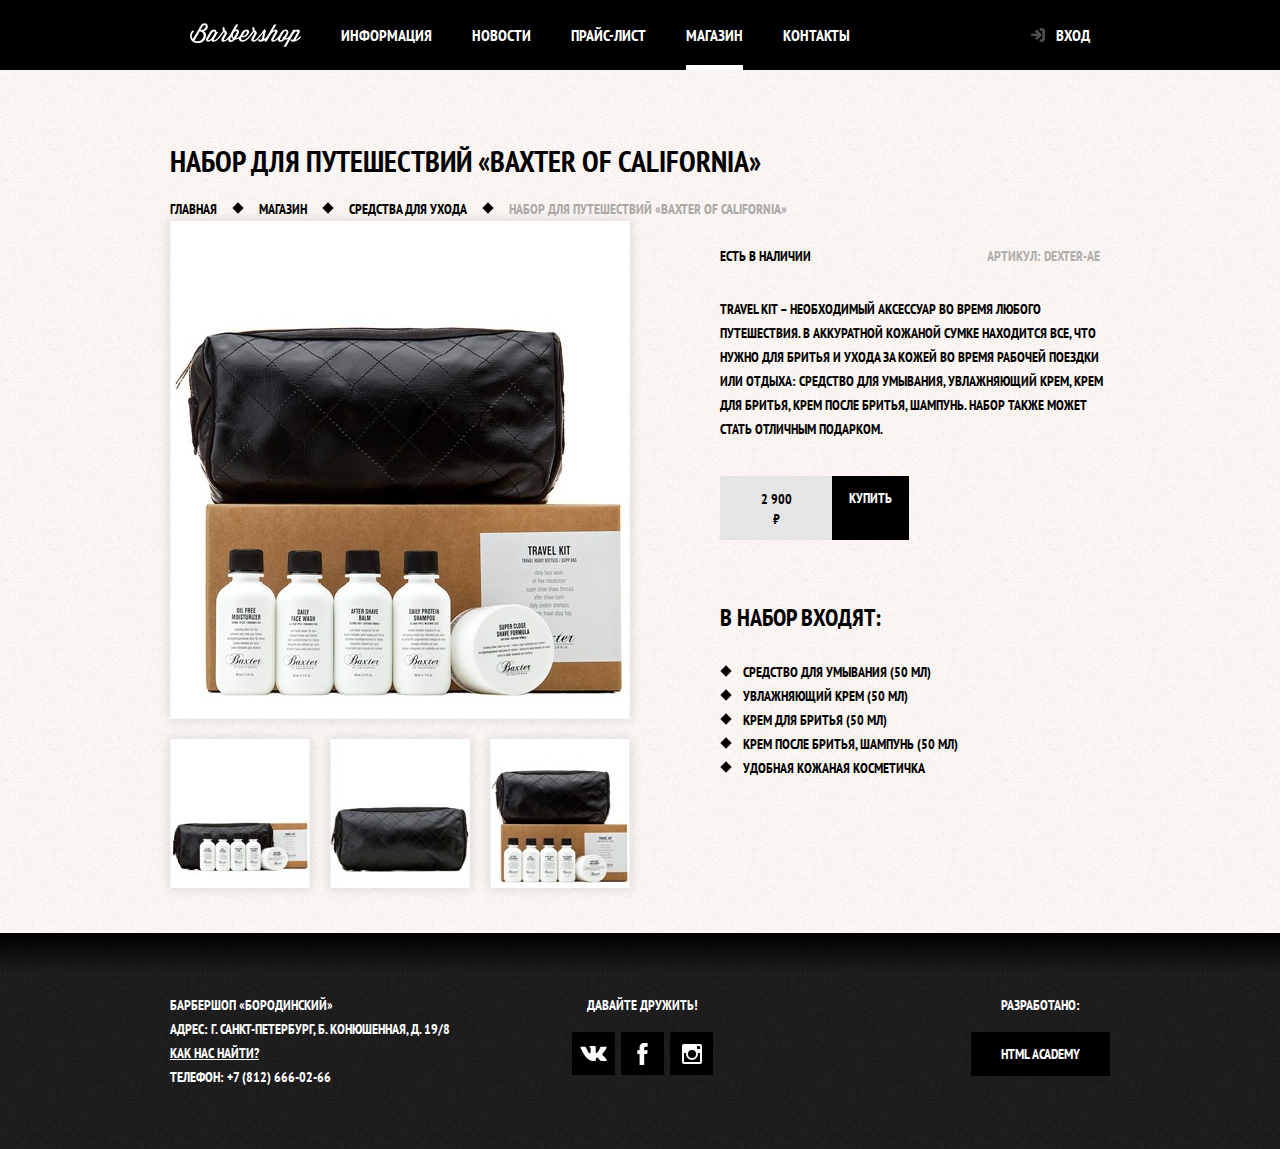
==== commit c5215051: "*.html: в разметку добавлены модальные окна авторизации и карты" ====
--- a/catalog-item.html
+++ b/catalog-item.html
@@ -111,5 +111,37 @@
       </p>
       </div>
     </footer>
+
+    <section class="modal modal-login">
+      <h2>Личный кабинет</h2>
+      <p class="modal-description">Введите пожалуйста свой логин и пароль</p>
+      <form class="login-form" action="https://echo.htmlacademy.ru" method="post">
+        <p>
+          <label class="visually-hidden" for="user-login">Логин</label>
+          <input class="login-icon-user" id="user-login" type="text" name="login" placeholder="Логин">
+        </p>
+        <p>
+          <label class="visually-hidden" for="user-password">Пароль</label>
+          <input class="login-icon-password" id="user-password" type="password" name="password" placeholder="Пароль">
+        </p>
+        <p class="login-help">
+          <label class="login-checkbox">
+            <input type="checkbox" name="remember" class="visually-hidden">
+            <span class="checkbox-indicator"></span>
+            Запомните меня
+          </label>
+          <a class="restore" href="#">Я забыл пароль!</a>
+        </p>
+        <button class="button" type="submit">Войти</button>
+      </form>
+      <button class="modal-close" type="button">Закрыть</button>
+    </section>
+
+    <section class="modal modal-map">
+      <h2 class="visually-hidden">Как до нас добраться</h2>
+      <p><img src="img/map.jpg" width="780" height="560" alt="Офис компании по адресу ул. Большая Конюшенная 19/8, Санкт-Петербург"></p>
+      <button class="modal-close" type="button">Закрыть</button>
+    </section>
+
   </body>
 </html>
--- a/css/style.css
+++ b/css/style.css
@@ -1,4 +1,5 @@
 body {
+  min-width: 960px;
   margin: 0;
   padding: 0;
 
@@ -24,16 +25,6 @@
   background-repeat: repeat;
 }
 
-.main-header {
-  margin-bottom: 75px;
-}
-
-.inner-page .main-header {
-  margin-bottom: 50px;
-
-  background-color: #000000;
-}
-
 a {
   text-decoration: none;
 }
@@ -67,7 +58,6 @@
   padding: 10px 30px;
 
   font: inherit;
-
   text-align: center;
   color: #ffffff;
   vertical-align: middle;
@@ -90,6 +80,22 @@
   background-color: #000000;
 }
 
+.container {
+  width: 940px;
+  margin: 0 auto;
+  padding: 0 10px;
+}
+
+.main-header {
+  margin-bottom: 70px;
+}
+
+.inner-page .main-header {
+  margin-bottom: 70px;
+
+  background-color: #000000;
+}
+
 .main-navigation {
   display: flex;
   flex-direction: column;
@@ -103,13 +109,17 @@
 }
 
 .inner-page .main-navigation {
-  display: flex;
   align-items: flex-start;
   flex-direction: row;
 }
 
+.main-navigation .container {
+  display: flex;
+}
+
 .main-header-logo {
   order: 2;
+
   width: 368px;
   height: 153px;
 }
@@ -134,23 +144,24 @@
   justify-content: space-between;
 }
 
-
-.site-navigation,
-.user-navigation {
-  list-style: none;
-  margin: 0;
-  padding: 0;
-}
-
 .site-navigation {
   display: flex;
   flex-wrap: wrap;
   width: 620px;
+  margin: 0;
+  padding: 0;
+
+  list-style: none;
 }
 
 .user-navigation {
   display: flex;
-  width: 140px;
+  justify-content: flex-end;
+  max-width: 140px;
+  margin: 0;
+  padding: 0;
+
+  list-style: none;
 }
 
 .inner-page .user-navigation {
@@ -173,8 +184,30 @@
   background-color: #242424;
 }
 
+.site-navigation-current {
+  position: relative;
+}
+
+.site-navigation-current a:not([href]) {
+  background-color: #000000;
+}
+
+.site-navigation-current::after {
+  content: "";
+
+  position: absolute;
+  right: 20px;
+  bottom: 0;
+  left: 20px;
+
+  height: 5px;
+
+  background-color: #ffffff;
+}
+
 .user-navigation .login-link {
   position: relative;
+
   padding-left: 50px;
 }
 
@@ -201,12 +234,6 @@
   opacity: 1;
 }
 
-.container {
-  width: 940px;
-  margin: 0 auto;
-  padding: 0 10px;
-}
-
 .features {
   margin-bottom: 80px;
 }
@@ -222,6 +249,7 @@
 
 .feature-item {
   width: 300px;
+
   text-align: center;
 }
 
@@ -254,7 +282,6 @@
 .feature-item p {
   margin: 0 10px;
 }
-
 
 .index-columns {
   display: flex;
@@ -288,6 +315,7 @@
   margin: 0;
   margin-bottom: 25px;
   padding: 0;
+
   list-style: none;
 }
 
@@ -309,6 +337,7 @@
 
 .gallery-container {
   position: relative;
+
   height: 260px;
 }
 
@@ -326,10 +355,10 @@
 }
 
 .gallery-button {
+  position: absolute;
+  bottom: 0;
+
   box-sizing: border-box;
-  position: absolute;
-  bottom: 0;
-
   width: 140px;
   margin: 0;
 }
@@ -374,13 +403,11 @@
 
 .appointment-item label {
   display: block;
-
   margin-bottom: 9px;
   margin-left: 15px;
 }
 
 .appointment-item input {
-  box-sizing: border-box;
   width: 140px;
   padding-top: 8px;
   padding-left: 15px;
@@ -388,9 +415,10 @@
   padding-bottom: 7px;
 
   font: inherit;
-
   background-color: transparent;
   border: 2px solid #000000;
+
+  box-sizing: border-box;
 }
 
 .appointment-item input:focus {
@@ -400,11 +428,14 @@
 .appointment .button {
   display: block;
   width: 100%;
-
   margin-top: 10px;
   margin-right: 0;
 }
 
+.inner-page-container {
+  margin-bottom: 55px;
+}
+
 .page-title {
   margin: 0;
   margin-bottom: 15px;
@@ -414,20 +445,23 @@
   line-height: 42px;
 }
 
+.inner-page-title {
+  margin-bottom: 55px;
+}
+
 .breadcrumbs {
   display: flex;
   justify-content: flex-start;
   flex-wrap: wrap;
-
-  padding: 0;
-  margin: 0;
-  margin-bottom: 50px;
+  padding: 0;
+  margin: 0;
 
   list-style: none;
 }
 
 .breadcrumbs li {
   position: relative;
+
   margin-right: 42px;
 }
 
@@ -509,11 +543,72 @@
 }
 
 .filter-option label {
+  position: relative;
+
   display: block;
-  position: relative;
 
   cursor: pointer;
   user-select: none;
+}
+
+.filter-input-checkbox:hover + label,
+.filter-input-checkbox:focus + label {
+  color: #663d15;
+}
+
+.filter-input-checkbox + label::before {
+  content: "";
+  position: absolute;
+  left: -42px;
+  top: 0;
+
+  width: 16px;
+  height: 16px;
+
+  border: 2px solid #000000;
+}
+
+.filter-input-checkbox:checked + label::after {
+  content: "";
+
+  position: absolute;
+  top: 4px;
+  left: -38px;
+
+  width: 12px;
+  height: 12px;
+
+  background-image: url("../img/cross.svg");
+  background-repeat: no-repeat;
+  background-position: 0 0;
+}
+
+.filter-input-radio + label::before {
+  content: "";
+
+  position: absolute;
+  left: -42px;
+  top: -1px;
+
+  width: 16px;
+  height: 16px;
+
+  border: 2px solid #000000;
+  border-radius: 50%;
+}
+
+.filter-input-radio:checked + label::after {
+  content: "";
+
+  position: absolute;
+  top: 5px;
+  left: -36px;
+
+  width: 8px;
+  height: 8px;
+
+  background-color: #000000;
+  border-radius: 50%;
 }
 
 .filter-input:hover + label,
@@ -521,65 +616,26 @@
   color: #663d15;
 }
 
-.filter-input-checkbox + label::before {
-  content: "";
-  position: absolute;
-  left: -42px;
-  top: 0;
-
-  width: 16px;
-  height: 16px;
-
-  border: 2px solid #000000;
-}
-
-.filter-input-checkbox:checked + label::after {
-  content: "";
-
-  position: absolute;
-  top: 4px;
-  left: -38px;
-
-  width: 12px;
-  height: 12px;
-
-  background-image: url("../img/cross.svg");
-  background-repeat: no-repeat;
-  background-position: 0 0;
-}
-
-.filter-input-radio + label::before {
-  content: "";
-
-  position: absolute;
-  left: -42px;
-  top: -1px;
-
-  width: 16px;
-  height: 16px;
-
-  border: 2px solid #000000;
-  border-radius: 50%;
-}
-
-.filter-input-radio:checked + label::after {
-  content: "";
-
-  position: absolute;
-  top: 5px;
-  left: -36px;
-
-  width: 8px;
-  height: 8px;
-
-  background-color: #000000;
-  border-radius: 50%;
-}
-
-.filter-input:disabled + label {
+.filter-input:focus + label::before,
+.filter-input:focus + label::before {
+  border-color: #663d15;
+  outline: thin dotted;
+  outline: 5px auto -webkit-focus-ring-color;
+}
+
+.filter-input:disabled + label,
+.filter-input:checked:disabled + label,
+.filter-input:disabled:hover + label,
+.filter-input:disabled:focus + label {
   color: #000000;
 
   opacity: 0.5;
+  pointer-events: none;
+}
+
+.filter-button {
+  padding-left: 30px;
+  padding-right: 30px;
 }
 
 .catalog {
@@ -598,6 +654,7 @@
 
 .catalog-item {
   width: 220px;
+  min-height: 285px;
   margin-bottom: 20px;
   margin-right: 20px;
 
@@ -622,7 +679,6 @@
 
 .catalog-item h3 {
   order: 1;
-
   margin-top: 17px;
   margin-bottom: 12px;
   margin-left: 16px;
@@ -646,7 +702,6 @@
 
 .catalog-item-price {
   display: flex;
-
   margin: 15px;
   margin-top: 0;
 }
@@ -660,6 +715,8 @@
   text-align: center;
 
   background-color: #e5e5e5;
+
+  box-sizing: border-box;
 }
 
 .catalog-item-price .button {
@@ -674,7 +731,6 @@
 .pagination-list {
   display: flex;
   flex-wrap: wrap;
-
   padding: 0;
   margin: 0;
 
@@ -694,6 +750,7 @@
   padding: 10px 19px;
 
   color: #ffffff;
+
   background-color: #000000;
 }
 
@@ -705,6 +762,7 @@
 
 .pagination-item-current a {
   color: #000000;
+
   background-color: #ffffff;
 }
 
@@ -712,19 +770,20 @@
 .pagination-item-current a:focus,
 .pagination-item-current a:active {
   color: #000000;
+
   background-color: #ffffff;
-}
-
-.product-photo-preview {
-  display: flex;
-  padding: 0;
-  margin: 0;
-
-  list-style: none;
 }
 
 .product-photos {
   width: 460px;
+}
+
+.product-photo-preview {
+  display: flex;
+  padding: 0;
+  margin: 0;
+
+  list-style: none;
 }
 
 .product-photo-preview li {
@@ -735,6 +794,10 @@
   box-shadow: 0 0 10px 2px rgba(0, 0, 0, 0.1);
 }
 
+.product-photo-preview li:hover {
+  box-shadow: 0 0 10px 2px rgba(0, 0, 0, 0.2);
+}
+
 .product-photo-preview li:nth-child(3n) {
   margin-right: 0;
 }
@@ -748,21 +811,50 @@
   box-shadow: 0 0 10px 2px rgba(0, 0, 0, 0.1);
 }
 
-.product-description {
-  display: flex;
-  justify-content: space-between;
-
-  padding-right: 10px;
-  margin-bottom: 29px;
-}
-
-.product-description p {
-  width: 200px;
-}
-
 .product-article {
   text-align: right;
   color: #aeaeae;
+}
+
+.product-price b {
+  line-height: 20px;
+  text-align: center;
+
+  background-color: #e5e5e5;
+}
+
+.product-info {
+  width: 390px;
+  padding-top: 23px;
+}
+
+.product-info p {
+  margin: 0;
+}
+
+.product-description {
+  display: flex;
+  justify-content: space-between;
+  padding-right: 10px;
+  margin-bottom: 29px;
+}
+
+.product-description p {
+  width: 200px;
+}
+
+.product-article {
+  text-align: right;
+  color: #aeaeae;
+}
+
+.product-info .product-text {
+  margin-bottom: 35px;
+}
+
+.product-info .product-price {
+  display: flex;
+  margin-bottom: 63px;
 }
 
 .product-price b {
@@ -785,15 +877,6 @@
   padding-right: 17px;
 }
 
-.product-info {
-  width: 390px;
-  padding-top: 23px;
-}
-
-.product-info p {
-  margin: 0;
-}
-
 .product-info h3 {
   margin: 0;
   margin-bottom: 27px;
@@ -802,15 +885,6 @@
   line-height: 30px;
 }
 
-.product-info .product-text {
-  margin-bottom: 35px;
-}
-
-.product-info .product-price {
-  display: flex;
-  margin-bottom: 63px;
-}
-
 .product-info ul {
   margin: 0;
   padding: 0;
@@ -839,9 +913,154 @@
   transform: rotate(45deg);
 }
 
+.inner-content {
+  margin-bottom: 75px;
+}
+
+.inner-content h2 {
+  margin-top: 60px;
+  margin-bottom: 30px;
+
+  font-size: 24px;
+  line-height: 30px;
+}
+
+.inner-content h3 {
+  margin-top: 60px;
+  margin-bottom: 30px;
+
+  font-size: 20px;
+  line-height: 24px;
+}
+
+.inner-content h2 + h3 {
+  margin-top: 30px;
+}
+
+.inner-content p {
+  margin: 14px 0;
+}
+
+.inner-content table {
+  border-collapse: collapse;
+}
+
+.inner-content td {
+  padding: 10px 15px;
+
+  border: 2px solid #000000;
+}
+
+.inner-content .big-heading {
+  display: flex;
+  align-items: center;
+
+  margin-top: 55px;
+  margin-bottom: 65px;
+
+  font-size: 48px;
+  line-height: 48px;
+  text-align: center;
+}
+
+.big-heading::before,
+.big-heading::after {
+  content: "";
+
+  flex-grow: 1;
+  flex-shrink: 0;
+
+  width: 50px;
+  height: 2px;
+
+  background: #000000;
+}
+
+.big-heading::before {
+  margin-right: 25px;
+}
+
+.big-heading::after {
+  margin-left: 25px;
+}
+
+.custom-list-1 {
+  margin: 14px 0;
+  padding: 0;
+
+  list-style: none;
+}
+
+.custom-list-1 li {
+  position: relative;
+
+  margin-bottom: 15px;
+  padding-left: 20px;
+}
+
+.custom-list-1 li::before {
+  content: "";
+
+  position: absolute;
+  top: 8px;
+  left: 0;
+
+  width: 8px;
+  height: 8px;
+
+  background-color: #000000;
+  transform: rotate(45deg);
+}
+
+.custom-table-1 {
+  width: 100%;
+}
+
+.custom-table-1 td {
+  width: 50%;
+}
+
+.custom-table-1 td:last-child {
+  text-align: center;
+}
+
+.inner-columns {
+  display: flex;
+  justify-content: space-between;
+  flex-wrap: wrap;
+
+  margin: 60px 0;
+}
+
+.inner-column-left,
+.inner-column-right {
+  width: 460px;
+}
+
+.inner-column-left *:first-child,
+.inner-column-right *:first-child {
+  margin-top: 0;
+}
+
+.inner-column-left *:last-child,
+.inner-column-right *:last-child {
+  margin-bottom: 0;
+}
+
+.inner-columns > h2:first-child {
+  width: 460px;
+  margin-top: 0;
+  margin-right: 460px;
+  margin-right: calc(100% - 460px);
+}
+
+.short-text {
+  padding-right: 80px;
+}
+
 .main-footer {
+  padding: 60px 0;
   margin-top: 65px;
-  padding: 60px 0;
 
   color: #ffffff;
 
@@ -853,6 +1072,13 @@
 
 .inner-page .main-footer {
   margin-top: 45px;
+
+  background-image:
+    linear-gradient(to bottom, black, transparent),
+    url("../img/pattern-dark.jpg");
+  background-size: 10px 40px, auto;
+  background-position: 0 0;
+  background-repeat: repeat-x, repeat;
 }
 
 .main-footer .container {
@@ -862,7 +1088,7 @@
 .footer-contacts {
   width: 320px;
   margin: 0;
-  margin-right: 70px;
+  margin-right: 80px;
 }
 
 .footer-contacts a {
@@ -886,7 +1112,6 @@
   flex-wrap: wrap;
   justify-content: space-between;
   width: 141px;
-
   margin: 0 auto;
   padding: 0;
 
@@ -919,9 +1144,10 @@
 }
 
 .footer-copyright {
-  width: 150px;
+  max-width: 150px;
   margin: 0;
   margin-left: auto;
+
   text-align: center;
 }
 
@@ -941,3 +1167,207 @@
 
   background-color: #ffffff;
 }
+
+
+/* Всплывающая форма */
+.modal {
+  position: fixed;
+
+  color: #000000;
+
+  background-color: #f8f3f0;
+  background-image: url("../img/pattern-light.jpg");
+  background-position: 0 0;
+  background-repeat: repeat;
+  box-shadow: 0 30px 50px rgba(0, 0, 0, 0.7);
+}
+
+.modal-login {
+  top: 120px;
+  left: 50%;
+
+  display: none;
+
+  width: 300px;
+  margin-left: -230px;
+  padding: 50px 80px;
+}
+
+.modal-close {
+  position: absolute;
+  top: 0;
+  right: -34px;
+
+  width: 22px;
+  height: 22px;
+
+  font-size: 0;
+
+  background-color: transparent;
+  border: 0;
+
+  cursor: pointer;
+}
+
+.modal-close::before,
+.modal-close::after {
+  content: "";
+
+  position: absolute;
+  top: 10px;
+  left: 2px;
+
+  width: 19px;
+  height: 3px;
+
+  background-color: #d0d0d0;
+}
+
+.modal-close::before {
+  transform: rotate(45deg);
+}
+
+.modal-close::after {
+  transform: rotate(-45deg);
+}
+
+.modal-login h2 {
+  margin: 0;
+  margin-bottom: 20px;
+
+  font-size: 30px;
+  line-height: 42px;
+}
+
+.modal-description {
+  margin: 0;
+  margin-bottom: 10px;
+}
+
+.login-form p {
+  margin: 0;
+  margin-bottom: 10px;
+}
+
+.login-form input[type="text"],
+.login-form input[type="password"] {
+  box-sizing: border-box;
+  width: 300px;
+  padding: 10px 15px;
+  padding-right: 40px;
+
+  font: inherit;
+  color: #000000;
+  text-transform: uppercase;
+
+  background-color: #f9f6f3;
+  border: 2px solid #000000;
+}
+
+.login-form input:focus {
+  border-color: #663d15;
+}
+
+.login-form .login-help {
+  display: flex;
+  flex-wrap: wrap;
+  justify-content: space-between;
+  margin: 15px 0;
+}
+
+.login-icon-user {
+  background-image: url("../img/user.svg");
+  background-position: 270px center;
+  background-repeat: no-repeat;
+}
+
+.login-icon-password {
+  background-image: url("../img/lock.svg");
+  background-position: 270px center;
+  background-repeat: no-repeat;
+}
+
+.login-checkbox {
+  position: relative;
+
+  padding-left: 30px;
+
+  cursor: pointer;
+}
+
+.login-checkbox:hover,
+.login-checkbox:focus {
+  color: #663d15;
+}
+
+.login-checkbox input[type="checkbox"] + .checkbox-indicator {
+  position: absolute;
+  top: 0;
+  left: 0;
+
+  width: 17px;
+  height: 17px;
+
+  border: 2px solid #000000;
+}
+
+.login-checkbox input[type="checkbox"]:focus + .checkbox-indicator {
+  border-color: #663d15;
+  outline: thin dotted;
+  outline: 5px auto -webkit-focus-ring-color;
+}
+
+.login-checkbox input[type="checkbox"]:checked + .checkbox-indicator::before,
+.login-checkbox input[type="checkbox"]:checked + .checkbox-indicator::after {
+  content: "";
+
+  position: absolute;
+  top: 8px;
+  left: 1px;
+
+  width: 15px;
+  height: 2px;
+
+  background-color: #000000;
+}
+
+.login-checkbox input[type="checkbox"]:checked + .checkbox-indicator::before {
+  transform: rotate(45deg);
+}
+
+.login-checkbox input[type="checkbox"]:checked + .checkbox-indicator::after {
+  transform: rotate(-45deg);
+}
+
+.restore {
+  color: #000000;
+  text-decoration: underline;
+}
+
+.restore:hover,
+.restore:focus {
+  text-decoration: none;
+}
+
+.login-form .button {
+  width: 100%;
+  margin-right: 0;
+}
+
+.modal-map {
+  top: 50%;
+  left: 50%;
+
+  display: none;
+
+  width: 766px;
+  height: 561px;
+  margin-top: -280px;
+  margin-left: -390px;
+
+  border: 7px solid white;
+}
+
+.modal-map p {
+  margin: 0;
+}
